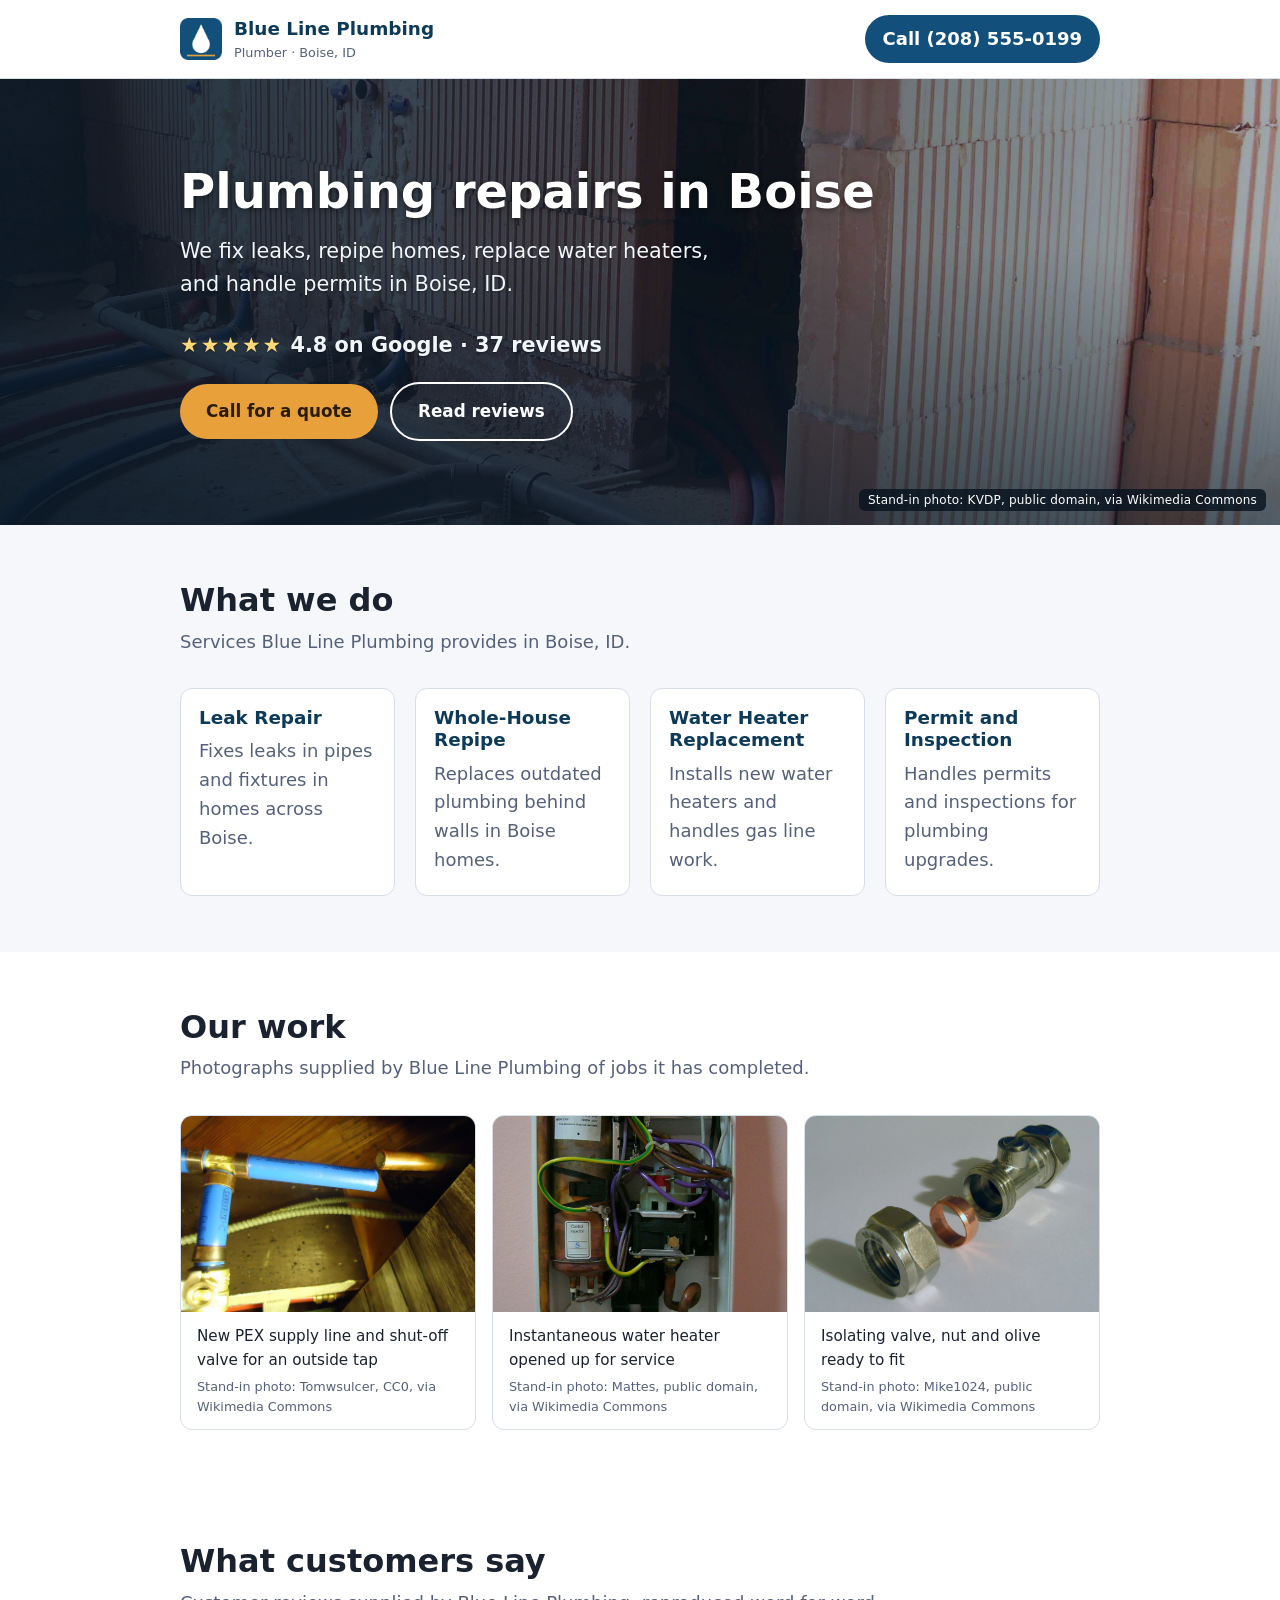
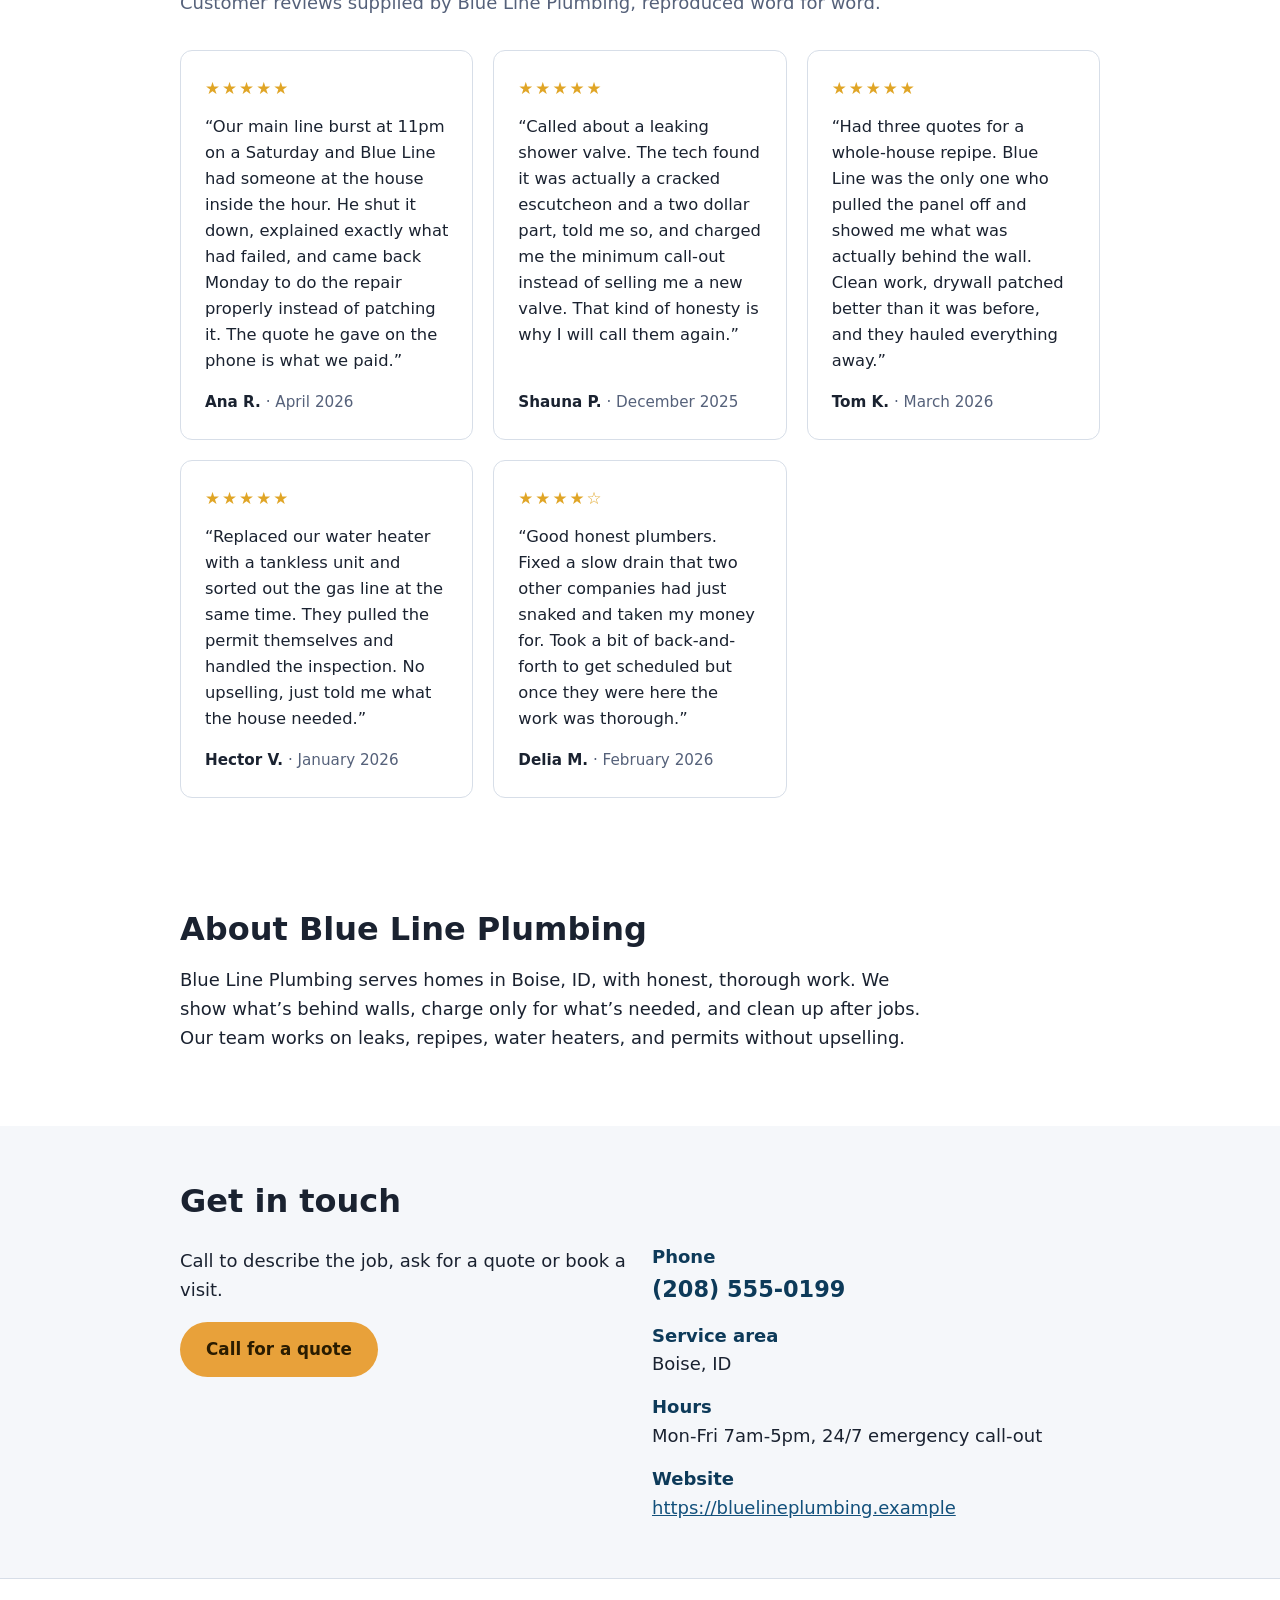
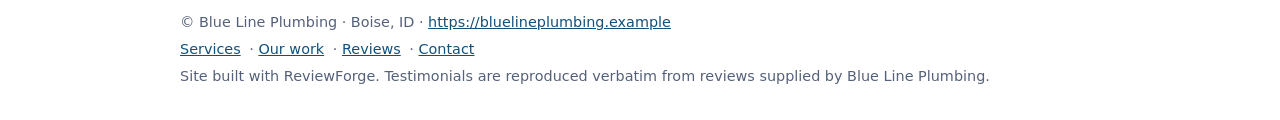
==== out-photos/index.html @ 59f790d2 "ReviewForge: honest one-page websites from a business's own reviews ReviewForge turns a local busine" ====
<!doctype html>
<html lang="en">
<head>
  <meta charset="utf-8">
  <meta name="viewport" content="width=device-width, initial-scale=1">
  <title>Blue Line Plumbing — Plumber in Boise, ID</title>
  <meta name="description" content="We fix leaks, repipe homes, replace water heaters, and handle permits in Boise, ID.">
  <link rel="stylesheet" href="style.css">
  <style>.visually-hidden-label{position:absolute;width:1px;height:1px;overflow:hidden;clip:rect(0 0 0 0);white-space:nowrap}</style>
  <!-- Built by ReviewForge. Testimonials are verbatim excerpts of reviews
       supplied by the business. Every image's origin is listed in the
       provenance block below; images the business did not supply carry a
       data-illustrative attribute and are disclosed in the footer. -->
  <script type="application/json" id="reviewforge-provenance">
{
  "tool": "reviewforge",
  "copy_source": "llm",
  "llm_model": "qwen3:30b-a3b-instruct-2507-q4_K_M",
  "llm_endpoint": "non-local endpoint (address not recorded)",
  "note": "copy generated by qwen3:30b-a3b-instruct-2507-q4_K_M",
  "copy_attempts": [
    {
      "attempt": 1,
      "rejected_claims": []
    }
  ],
  "rejected_claims": [],
  "claim_check": "Conservative pattern match; a flagged phrase passes only if the same words (or a simple plural/singular) appear in the supplied facts or reviews. It blocks claims the input never mentions; it does not prove any claim true. Human review required.",
  "offers_free_estimates": false,
  "reviews_supplied": 5,
  "reviews_used_as_testimonials": [
    {
      "source_index": 0,
      "author": "Ana R.",
      "rating": 5.0,
      "truncated": false,
      "source_url": null
    },
    {
      "source_index": 4,
      "author": "Shauna P.",
      "rating": 5.0,
      "truncated": false,
      "source_url": null
    },
    {
      "source_index": 1,
      "author": "Tom K.",
      "rating": 5.0,
      "truncated": false,
      "source_url": null
    },
    {
      "source_index": 3,
      "author": "Hector V.",
      "rating": 5.0,
      "truncated": false,
      "source_url": null
    },
    {
      "source_index": 2,
      "author": "Delia M.",
      "rating": 4.0,
      "truncated": false,
      "source_url": null
    }
  ],
  "rating_display": {
    "basis": "rating_summary supplied by the business",
    "average": 4.8,
    "count": 37,
    "platform": "Google"
  },
  "country": "US",
  "legal": {
    "impressum": false,
    "privacy": false,
    "warnings": []
  },
  "photos_supplied": 4,
  "images": [
    {
      "src": "images/logo-1.png",
      "role": "logo",
      "origin": "supplied",
      "is_business_own": true,
      "illustrative": false,
      "alt": "Blue Line Plumbing logo",
      "caption": null
    },
    {
      "src": "images/photo-1.jpg",
      "role": "hero",
      "origin": "supplied",
      "is_business_own": true,
      "illustrative": false,
      "alt": "Hot and cold supply lines roughed in for a new shower, red and blue tubing on a block wall",
      "caption": "Shower supply lines roughed in before the walls are finished",
      "attribution": "Stand-in photo: KVDP, public domain, via Wikimedia Commons"
    },
    {
      "src": "images/photo-2.jpg",
      "role": "gallery",
      "origin": "supplied",
      "is_business_own": true,
      "illustrative": false,
      "alt": "Blue PEX supply pipe with a brass shut-off valve run along a basement ceiling",
      "caption": "New PEX supply line and shut-off valve for an outside tap",
      "attribution": "Stand-in photo: Tomwsulcer, CC0, via Wikimedia Commons"
    },
    {
      "src": "images/photo-3.jpg",
      "role": "gallery",
      "origin": "supplied",
      "is_business_own": true,
      "illustrative": false,
      "alt": "An electric instantaneous water heater with its cover removed, showing copper pipework and wiring",
      "caption": "Instantaneous water heater opened up for service",
      "attribution": "Stand-in photo: Mattes, public domain, via Wikimedia Commons"
    },
    {
      "src": "images/photo-4.jpg",
      "role": "gallery",
      "origin": "supplied",
      "is_business_own": true,
      "illustrative": false,
      "alt": "A 15mm compression-fitting isolating valve with its nut and copper olive laid out",
      "caption": "Isolating valve, nut and olive ready to fit",
      "attribution": "Stand-in photo: Mike1024, public domain, via Wikimedia Commons"
    }
  ],
  "image_resolution": {
    "mode": "auto",
    "logo": "supplied by the business",
    "source": "business-supplied photos",
    "supplied_photo_count": 4
  },
  "uses_illustrative_imagery": false,
  "illustrative_disclosure": null,
  "honesty": "Testimonials are verbatim prefixes of reviews supplied by the business, with the author and rating as supplied; ReviewForge cannot verify that a supplied review is genuine. Marketing copy (hero/services/about) is LLM- or template-generated and is rejected if it asserts a credential, award, offer, guarantee or statistic the supplied business data and reviews do not mention. Every image is listed above with its origin; any image not supplied by the business is flagged illustrative, kept out of the work gallery, carries neutral alt text and no ownership caption, and is disclosed in the page footer. Generated image files are written without embedded generation metadata; those details are recorded here instead."
}
  </script>
</head>
<body>
  <a class="skip-link" href="#main">Skip to content</a>
  <header class="site-header">
    <div class="wrap">
      <div class="brand wordmark">
        <img src="images/logo-1.png" alt="Blue Line Plumbing logo" class="logo" width="120" height="120" loading="eager" fetchpriority="high" decoding="async" data-image-origin="supplied">
        <span>Blue Line Plumbing<small>Plumber &middot; Boise, ID</small></span>
      </div>
      <a class="header-cta" href="tel:2085550199">Call<span class="num"> (208) 555-0199</span></a>
    </div>
  </header>

  <main id="main">
    <section class="hero has-image" aria-labelledby="hero-h">
      <div class="hero-media"><img src="images/photo-1.jpg" alt="Hot and cold supply lines roughed in for a new shower, red and blue tubing on a block wall" width="1920" height="1284" loading="eager" fetchpriority="high" decoding="async" data-image-origin="supplied"></div>
      <div class="scrim" aria-hidden="true"></div>
      <div class="hero-body">
        <div class="wrap">
        <h1 id="hero-h">Plumbing repairs in Boise</h1>
        <p>We fix leaks, repipe homes, replace water heaters, and handle permits in Boise, ID.</p>
        <p class="rating-line"><span class="stars" aria-hidden="true">★★★★★</span> 4.8 on Google &middot; 37 reviews</p>
        <div class="btn-row">
          <a class="btn" href="tel:2085550199">Call for a quote</a>
          <a class="btn secondary" href="#reviews">Read reviews</a>
        </div>
        </div>
      </div>
      <span class="photo-credit">Stand-in photo: KVDP, public domain, via Wikimedia Commons</span>
    </section>

    <section class="services" id="services" aria-labelledby="services-h">
      <div class="wrap">
        <h2 id="services-h">What we do</h2>
        <p class="section-intro">Services Blue Line Plumbing provides in Boise, ID.</p>
        <div class="service-grid n4">
        <article class="service-card">
          <div class="card-body">
            <h3>Leak Repair</h3>
            <p>Fixes leaks in pipes and fixtures in homes across Boise.</p>
          </div>
        </article>
        <article class="service-card">
          <div class="card-body">
            <h3>Whole-House Repipe</h3>
            <p>Replaces outdated plumbing behind walls in Boise homes.</p>
          </div>
        </article>
        <article class="service-card">
          <div class="card-body">
            <h3>Water Heater Replacement</h3>
            <p>Installs new water heaters and handles gas line work.</p>
          </div>
        </article>
        <article class="service-card">
          <div class="card-body">
            <h3>Permit and Inspection</h3>
            <p>Handles permits and inspections for plumbing upgrades.</p>
          </div>
        </article>
        </div>
      </div>
    </section>

    <section class="gallery" id="work" aria-labelledby="work-h">
      <div class="wrap">
        <h2 id="work-h">Our work</h2>
        <p class="section-intro">Photographs supplied by Blue Line Plumbing of jobs it has completed.</p>
        <div class="gallery-grid">
          <figure>
            <img src="images/photo-2.jpg" alt="Blue PEX supply pipe with a brass shut-off valve run along a basement ceiling" width="1226" height="823" loading="lazy" decoding="async" data-image-origin="supplied">
            <figcaption>New PEX supply line and shut-off valve for an outside tap<span class="credit">Stand-in photo: Tomwsulcer, CC0, via Wikimedia Commons</span></figcaption>
          </figure>
          <figure>
            <img src="images/photo-3.jpg" alt="An electric instantaneous water heater with its cover removed, showing copper pipework and wiring" width="960" height="1280" loading="lazy" decoding="async" data-image-origin="supplied">
            <figcaption>Instantaneous water heater opened up for service<span class="credit">Stand-in photo: Mattes, public domain, via Wikimedia Commons</span></figcaption>
          </figure>
          <figure>
            <img src="images/photo-4.jpg" alt="A 15mm compression-fitting isolating valve with its nut and copper olive laid out" width="1280" height="799" loading="lazy" decoding="async" data-image-origin="supplied">
            <figcaption>Isolating valve, nut and olive ready to fit<span class="credit">Stand-in photo: Mike1024, public domain, via Wikimedia Commons</span></figcaption>
          </figure>
        </div>
      </div>
    </section>

    <section id="reviews" aria-labelledby="reviews-h">
      <div class="wrap">
        <h2 id="reviews-h">What customers say</h2>
        <p class="section-intro">Customer reviews supplied by Blue Line Plumbing, reproduced word for word.</p>
        <div class="testimonial-grid">
        <figure class="testimonial">
          <div class="stars" aria-hidden="true">★★★★★</div>
          <span class="visually-hidden-label">Rated 5 out of 5.</span>
          <blockquote>&ldquo;Our main line burst at 11pm on a Saturday and Blue Line had someone at the house inside the hour. He shut it down, explained exactly what had failed, and came back Monday to do the repair properly instead of patching it. The quote he gave on the phone is what we paid.&rdquo;</blockquote>
          <figcaption><span class="name">Ana R.</span> &middot; April 2026</figcaption>
        </figure>
        <figure class="testimonial">
          <div class="stars" aria-hidden="true">★★★★★</div>
          <span class="visually-hidden-label">Rated 5 out of 5.</span>
          <blockquote>&ldquo;Called about a leaking shower valve. The tech found it was actually a cracked escutcheon and a two dollar part, told me so, and charged me the minimum call-out instead of selling me a new valve. That kind of honesty is why I will call them again.&rdquo;</blockquote>
          <figcaption><span class="name">Shauna P.</span> &middot; December 2025</figcaption>
        </figure>
        <figure class="testimonial">
          <div class="stars" aria-hidden="true">★★★★★</div>
          <span class="visually-hidden-label">Rated 5 out of 5.</span>
          <blockquote>&ldquo;Had three quotes for a whole-house repipe. Blue Line was the only one who pulled the panel off and showed me what was actually behind the wall. Clean work, drywall patched better than it was before, and they hauled everything away.&rdquo;</blockquote>
          <figcaption><span class="name">Tom K.</span> &middot; March 2026</figcaption>
        </figure>
        <figure class="testimonial">
          <div class="stars" aria-hidden="true">★★★★★</div>
          <span class="visually-hidden-label">Rated 5 out of 5.</span>
          <blockquote>&ldquo;Replaced our water heater with a tankless unit and sorted out the gas line at the same time. They pulled the permit themselves and handled the inspection. No upselling, just told me what the house needed.&rdquo;</blockquote>
          <figcaption><span class="name">Hector V.</span> &middot; January 2026</figcaption>
        </figure>
        <figure class="testimonial">
          <div class="stars" aria-hidden="true">★★★★☆</div>
          <span class="visually-hidden-label">Rated 4 out of 5.</span>
          <blockquote>&ldquo;Good honest plumbers. Fixed a slow drain that two other companies had just snaked and taken my money for. Took a bit of back-and-forth to get scheduled but once they were here the work was thorough.&rdquo;</blockquote>
          <figcaption><span class="name">Delia M.</span> &middot; February 2026</figcaption>
        </figure>
        </div>
      </div>
    </section>

    <section class="about" id="about" aria-labelledby="about-h">
      <div class="wrap">
        <h2 id="about-h">About Blue Line Plumbing</h2>
        <p>Blue Line Plumbing serves homes in Boise, ID, with honest, thorough work. We show what’s behind walls, charge only for what’s needed, and clean up after jobs. Our team works on leaks, repipes, water heaters, and permits without upselling.</p>
      </div>
    </section>

    <section class="contact" id="contact" aria-labelledby="contact-h">
      <div class="wrap">
        <h2 id="contact-h">Get in touch</h2>
        <div class="contact-grid">
          <div>
            <p>Call to describe the job, ask for a quote or book a visit.</p>
            <p><a class="btn" href="tel:2085550199">Call for a quote</a></p>
          </div>
          <dl>
          <dt>Phone</dt>
          <dd><a class="phone" href="tel:2085550199">(208) 555-0199</a></dd>
          <dt>Service area</dt>
          <dd>Boise, ID</dd>
          <dt>Hours</dt>
          <dd>Mon-Fri 7am-5pm, 24/7 emergency call-out</dd>
          <dt>Website</dt>
          <dd><a href="https://bluelineplumbing.example">https://bluelineplumbing.example</a></dd>
          </dl>
        </div>
      </div>
    </section>
  </main>

  <footer class="site-footer">
    <div class="wrap">
      <p>&copy; Blue Line Plumbing &middot; Boise, ID &middot; <a href="https://bluelineplumbing.example">https://bluelineplumbing.example</a></p>
      <nav aria-label="Footer"><p><a href="#services">Services</a> &middot; <a href="#work">Our work</a> &middot; <a href="#reviews">Reviews</a> &middot; <a href="#contact">Contact</a></p></nav>
      <p>Site built with ReviewForge. Testimonials are reproduced verbatim from reviews supplied by Blue Line Plumbing.</p>
    </div>
  </footer>
</body>
</html>
---- out-photos/style.css ----
/* ReviewForge - clean, dependency-light, accessible. No external assets. */
:root {
  --bg: #ffffff;
  --surface: #f5f7fa;
  --ink: #1a2230;
  --muted: #55617a;
  --brand: #12507b;
  --brand-dark: #0d3a59;
  --accent: #e8a13a;
  --star: #e0a526;
  --border: #d7dee8;
  --radius: 12px;
  --maxw: 960px;
}
* { box-sizing: border-box; }
html { scroll-behavior: smooth; }
body {
  margin: 0;
  font-family: system-ui, -apple-system, "Segoe UI", Roboto, Helvetica, Arial, sans-serif;
  color: var(--ink);
  background: var(--bg);
  line-height: 1.6;
  font-size: 18px;
}
a { color: var(--brand); }
h1, h2, h3 { line-height: 1.2; color: var(--ink); }
img { max-width: 100%; height: auto; display: block; }

.wrap { max-width: var(--maxw); margin: 0 auto; padding: 0 20px; }

a.skip-link {
  position: absolute; left: -999px; top: 0;
  background: var(--brand); color: #fff; padding: 10px 16px; z-index: 100;
}
a.skip-link:focus { left: 8px; top: 8px; }

/* Header / nav */
.site-header {
  border-bottom: 1px solid var(--border);
  position: sticky; top: 0; background: var(--bg); z-index: 20;
}
.site-header .wrap {
  display: flex; align-items: center; justify-content: space-between;
  gap: 16px; padding-top: 14px; padding-bottom: 14px;
}
.brand { min-width: 0; }
.brand { font-weight: 700; font-size: 1.15rem; color: var(--brand-dark); }
.brand small { display: block; font-weight: 400; color: var(--muted); font-size: 0.8rem; }
/* Typographic wordmark -- used when the business supplies no logo. We never
   synthesise a logo mark. */
.wordmark { display: flex; align-items: center; gap: 12px; }
.wordmark .mono {
  flex: 0 0 auto;
  width: 40px; height: 40px; border-radius: 10px;
  background: var(--brand-dark); color: #fff;
  display: grid; place-items: center;
  font-weight: 800; letter-spacing: 0.5px; font-size: 0.95rem;
}
.wordmark img.logo { width: auto; height: 42px; }
.header-cta {
  background: var(--brand); color: #fff; text-decoration: none;
  padding: 10px 18px; border-radius: 999px; font-weight: 600; white-space: nowrap;
}
.header-cta:hover, .header-cta:focus { background: var(--brand-dark); }

/* Hero */
.hero {
  background: linear-gradient(160deg, var(--brand-dark), var(--brand));
  color: #fff; padding: 64px 0;
}
.hero h1 { color: #fff; font-size: clamp(1.9rem, 5vw, 3rem); margin: 0 0 14px; }
.hero p { font-size: clamp(1.05rem, 2.5vw, 1.3rem); color: #eaf2f8; margin: 0 0 28px; max-width: 42ch; }
.hero .rating-line { font-weight: 600; margin-bottom: 20px; color: #fff; max-width: none; }
.hero .stars { color: #ffd87a; letter-spacing: 2px; }

/* Hero with a photograph: real <img> (so alt text, width/height and
   fetchpriority all work) under a gradient scrim that keeps text contrast
   well above WCAG AA regardless of the picture underneath. */
.hero.has-image { position: relative; padding: 0; overflow: hidden; background: var(--brand-dark); }
.hero.has-image .hero-media { position: absolute; inset: 0; }
.hero.has-image .hero-media img {
  width: 100%; height: 100%; object-fit: cover; display: block;
}
.hero.has-image .scrim {
  position: absolute; inset: 0;
  background:
    linear-gradient(90deg, rgba(8,24,38,0.90) 0%, rgba(8,24,38,0.72) 46%, rgba(8,24,38,0.30) 100%),
    linear-gradient(0deg, rgba(8,24,38,0.58) 0%, rgba(8,24,38,0.10) 62%);
}
.hero.has-image .hero-body { position: relative; padding: 84px 0 84px; }
.hero.has-image p { color: #f1f6fa; text-shadow: 0 1px 2px rgba(0,0,0,0.35); }
.hero.has-image h1 { text-shadow: 0 2px 6px rgba(0,0,0,0.45); }

.btn {
  display: inline-block; background: var(--accent); color: #2a1c00;
  text-decoration: none; padding: 14px 26px; border-radius: 999px;
  font-weight: 700; font-size: 1.05rem;
}
.btn:hover, .btn:focus { background: #f0b24e; }
.btn.secondary { background: transparent; color: #fff; border: 2px solid #fff; margin-left: 10px; }
.btn.secondary:hover, .btn.secondary:focus { background: rgba(255,255,255,0.12); }
.hero .btn-row { display: flex; flex-wrap: wrap; gap: 12px; align-items: center; }
.hero .btn.secondary { margin-left: 0; }

section { padding: 56px 0; }
section h2 { font-size: clamp(1.5rem, 4vw, 2rem); margin: 0 0 8px; }
.section-intro { color: var(--muted); margin: 0 0 32px; }
section h2 + .service-grid { margin-top: 24px; }

/* Photo credit for openly licensed images, shown on the picture. */
.media { position: relative; }
.photo-credit {
  position: absolute; z-index: 2;
  font-size: 0.75rem; line-height: 1.2; font-weight: 600; letter-spacing: 0.2px;
  color: #fff; background: rgba(8,20,32,0.82);
  padding: 4px 9px; border-radius: 6px; pointer-events: none;
}
.hero .photo-credit { left: auto; right: 14px; bottom: 14px; }
.photo-credit { font-weight: 400; max-width: 60%; }

/* Services */
.services { background: var(--surface); }
.service-grid {
  display: grid; gap: 20px;
  grid-template-columns: repeat(auto-fit, minmax(240px, 1fr));
}
@media (min-width: 900px) {
  .service-grid.n4 { grid-template-columns: repeat(4, 1fr); }
  .service-grid.n4 .service-card .card-body { padding: 18px 18px 20px; }
}
@media (min-width: 560px) and (max-width: 899px) {
  .service-grid.n4 { grid-template-columns: repeat(2, 1fr); }
}
.service-card {
  background: var(--bg); border: 1px solid var(--border);
  border-radius: var(--radius); overflow: hidden;
  display: flex; flex-direction: column;
}
.service-card .card-media { background: var(--surface); }
.service-card .card-media img {
  width: 100%; aspect-ratio: 4 / 3; object-fit: cover;
}
/* A card with no picture, in a row of cards that have one: a quiet brand
   panel of the same height keeps the row even. Deliberately not a picture. */
.service-card .card-media.blank {
  aspect-ratio: 4 / 3; display: grid; place-items: center;
  background: linear-gradient(150deg, var(--brand-dark), var(--brand));
}
.service-card .card-media.blank span {
  color: rgba(255,255,255,0.9); font-size: 2.6rem; font-weight: 800;
}
.service-card .card-body { padding: 22px 24px 24px; }
.service-card h3 { margin: 0 0 8px; font-size: 1.15rem; color: var(--brand-dark); overflow-wrap: anywhere; }
.service-card p { margin: 0; color: var(--muted); }

/* Honest little note wherever illustrative imagery is shown. */
.imagery-note {
  margin: 24px 0 0; color: var(--muted); font-size: 0.85rem;
  border-left: 3px solid var(--border); padding-left: 12px; max-width: 62ch;
}

/* Work gallery -- business-owned photos ONLY. */
.gallery-grid {
  display: grid; gap: 16px;
  grid-template-columns: repeat(auto-fit, minmax(240px, 1fr));
}
.gallery-grid figure {
  margin: 0; border: 1px solid var(--border); border-radius: var(--radius);
  overflow: hidden; background: var(--bg);
  display: flex; flex-direction: column;
}
.gallery-grid img { width: 100%; aspect-ratio: 3 / 2; object-fit: cover; }
.gallery-grid figcaption {
  padding: 12px 16px; color: var(--ink); font-size: 0.95rem;
}
.gallery-grid figcaption .credit {
  display: block; margin-top: 4px; color: var(--muted); font-size: 0.8rem;
}

/* Testimonials */
.testimonial-grid {
  display: grid; gap: 20px;
  grid-template-columns: repeat(auto-fit, minmax(260px, 1fr));
}
.testimonial {
  margin: 0; border: 1px solid var(--border); border-radius: var(--radius);
  padding: 24px; background: var(--bg);
  display: flex; flex-direction: column;
}
.testimonial .stars { color: var(--star); letter-spacing: 2px; font-size: 1.05rem; }
.testimonial blockquote { margin: 12px 0 16px; font-size: 1.02rem; flex: 1 1 auto; }
.testimonial figcaption { color: var(--muted); font-size: 0.95rem; }
.testimonial figcaption .name { color: var(--ink); font-weight: 600; }

/* About + contact */
.about p { max-width: 65ch; }
.contact { background: var(--surface); }
.contact-grid { display: grid; gap: 24px; grid-template-columns: repeat(auto-fit, minmax(240px, 1fr)); }
.contact dl { margin: 0; }
.contact dt { font-weight: 700; color: var(--brand-dark); margin-top: 14px; }
.contact dd { margin: 0; }
.contact a.phone { font-size: 1.4rem; font-weight: 700; color: var(--brand-dark); text-decoration: none; }

/* Footer */
.site-footer {
  border-top: 1px solid var(--border); padding: 28px 0;
  color: var(--muted); font-size: 0.9rem;
}
.site-footer p { margin: 4px 0; }
.site-footer .disclosure { max-width: 70ch; }
.site-footer nav a { margin-right: 4px; }
.legal-text { margin-top: 18px; max-width: 70ch; }
.legal-text h2 { font-size: 1rem; margin: 14px 0 4px; color: var(--ink); }
.legal-text p { white-space: pre-line; }

:focus-visible { outline: 3px solid var(--accent); outline-offset: 2px; }

@media (prefers-reduced-motion: reduce) {
  html { scroll-behavior: auto; }
}

@media (max-width: 640px) {
  body { font-size: 17px; }
  .hero { padding: 48px 0 56px; }
  .hero.has-image .hero-body { padding: 56px 0 64px; }
  .site-header { position: static; }
  .site-header .wrap { padding-top: 10px; padding-bottom: 10px; gap: 10px; }
  .brand { font-size: 1rem; }
  .wordmark .mono { width: 36px; height: 36px; }
  .wordmark img.logo { height: 36px; }
  .header-cta { padding: 8px 16px; font-size: 0.95rem; }
  .header-cta .num { display: none; }
  section { padding: 44px 0; }
  .hero.has-image .scrim {
    background: linear-gradient(0deg, rgba(8,24,38,0.93) 10%, rgba(8,24,38,0.72) 100%);
  }
}

@media (prefers-color-scheme: dark) {
  :root:not([data-theme="light"]) {
    --bg: #11161f; --surface: #1a212d; --ink: #e8edf4; --muted: #a2afc4;
    --brand: #4aa3d6; --brand-dark: #2e7fb0; --border: #2a3444;
  }
}
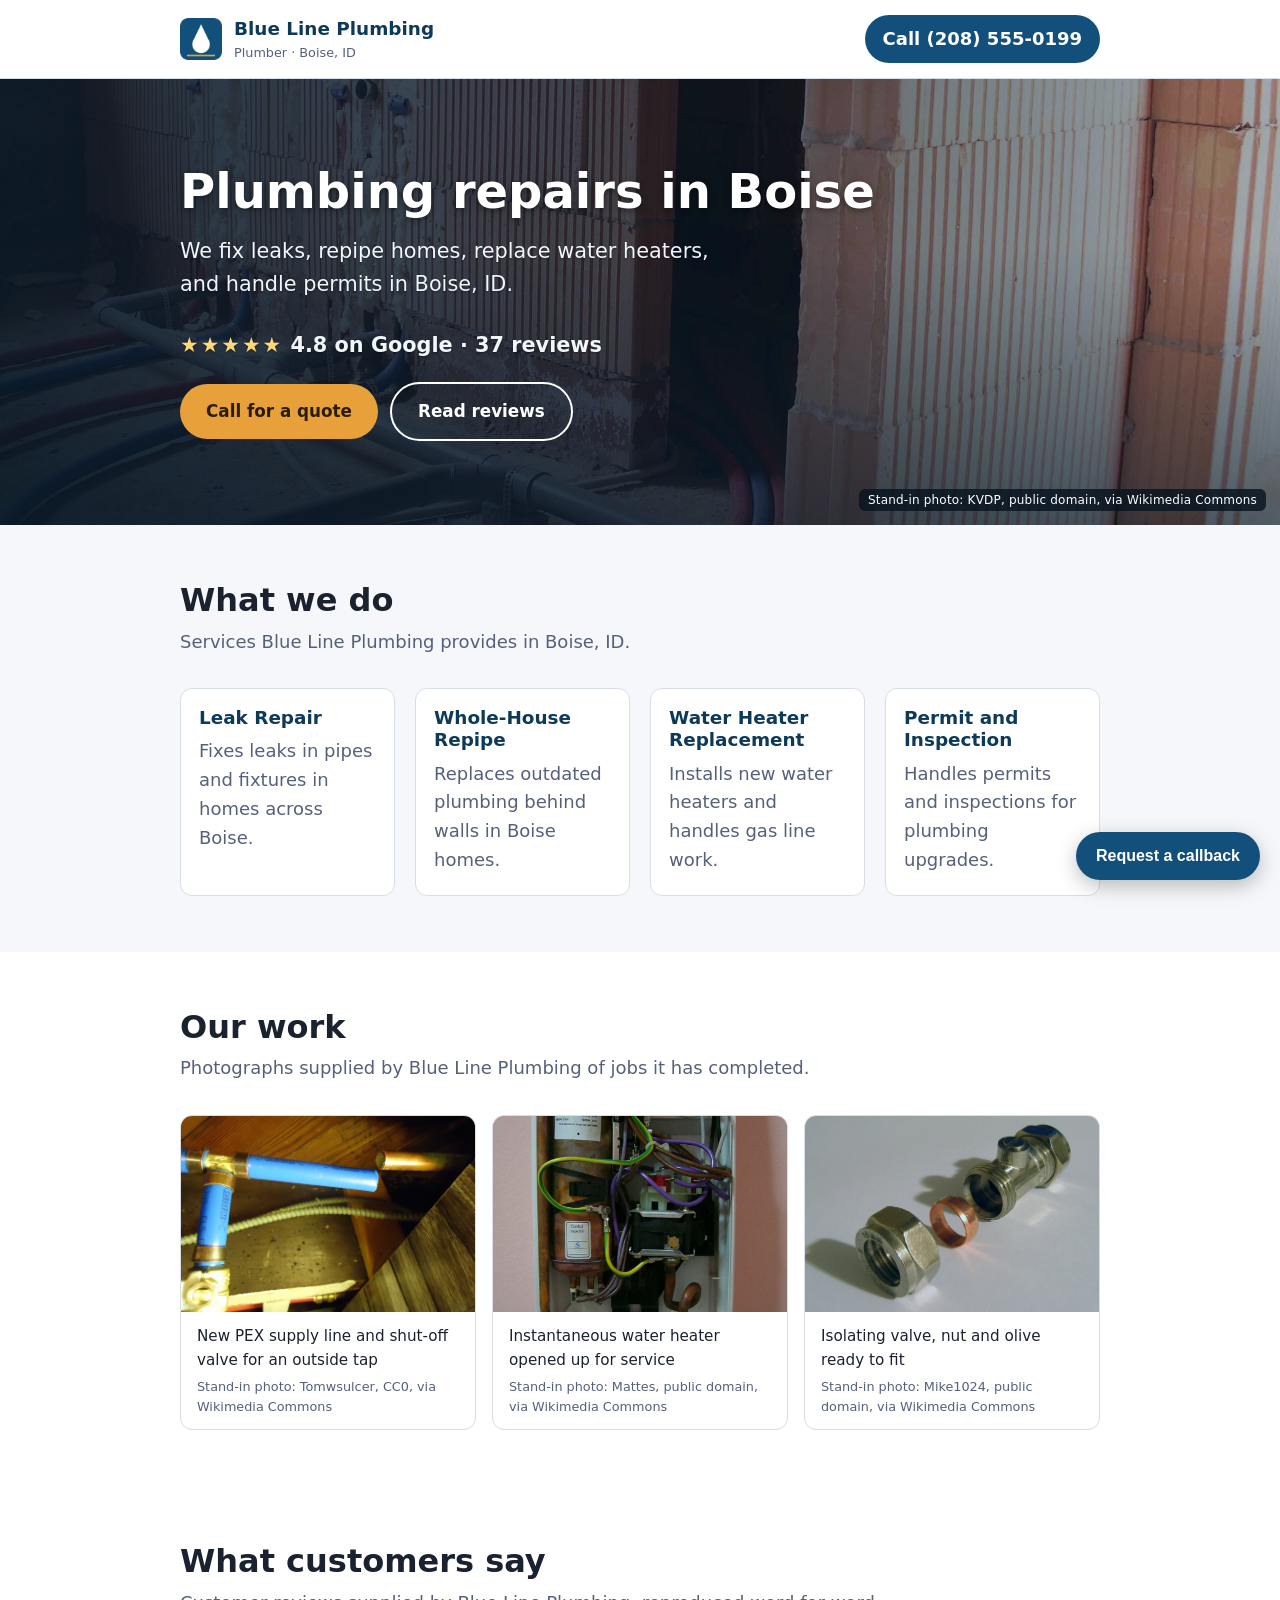
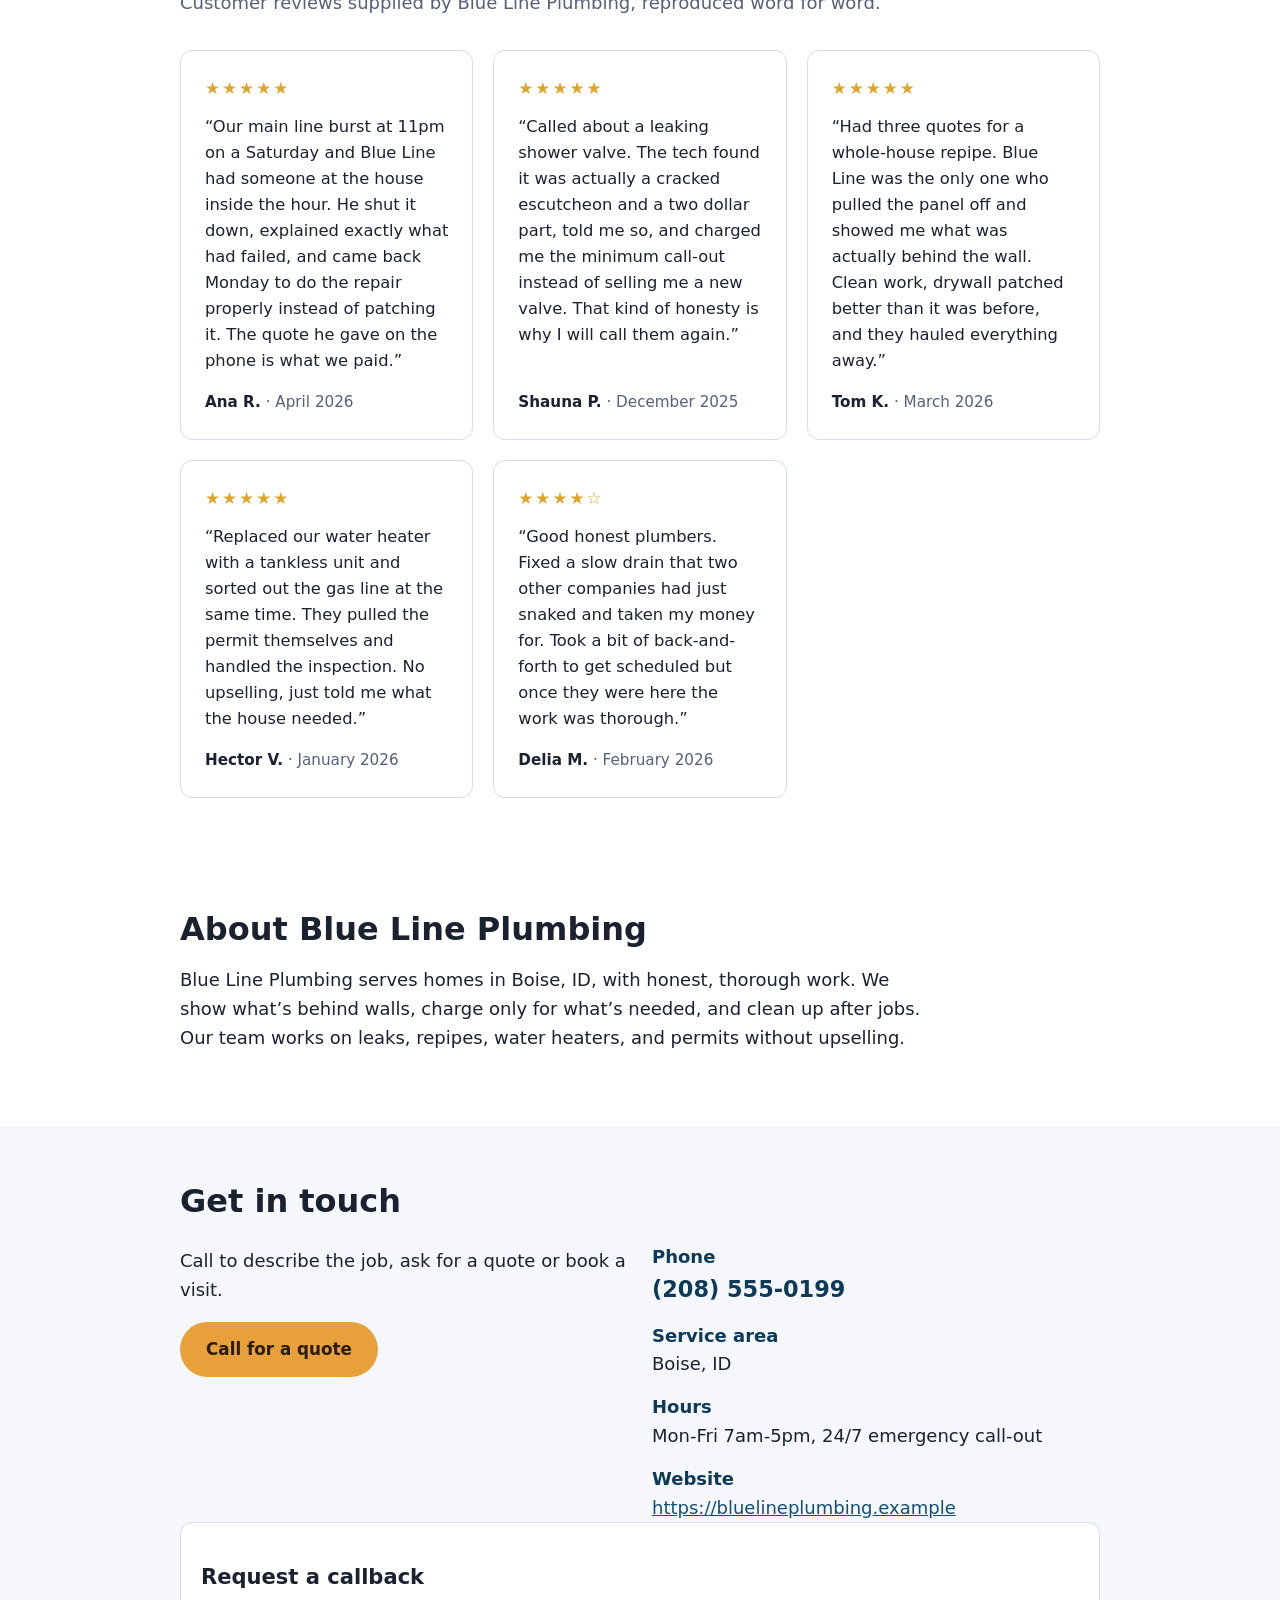
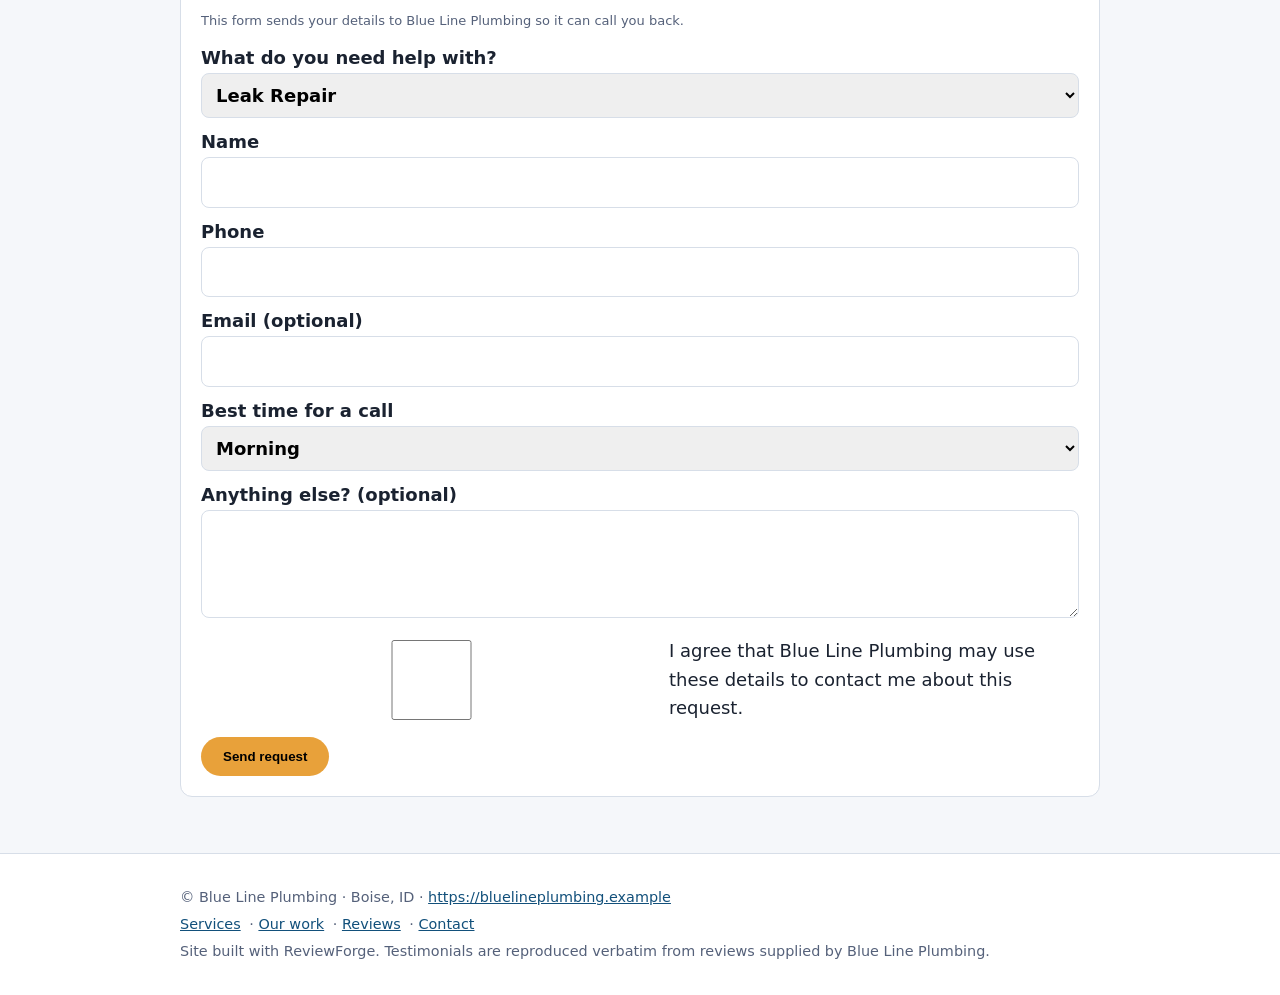
==== commit d58f3c95: "Document lead capture, ship the widget assets, and rebuild the sample README gains a "Lead capture a" ====
--- a/out-photos/index.html
+++ b/out-photos/index.html
@@ -130,7 +130,7 @@
     }
   ],
   "image_resolution": {
-    "mode": "auto",
+    "mode": "own-only",
     "logo": "supplied by the business",
     "source": "business-supplied photos",
     "supplied_photo_count": 4
@@ -290,6 +290,8 @@
           <dd><a href="https://bluelineplumbing.example">https://bluelineplumbing.example</a></dd>
           </dl>
         </div>
+        <div class="lead-form-wrap">
+<form class="rf-lead-form" method="post" action="https://leads.bluelineplumbing.example/lead" accept-charset="utf-8"><h3 id="rf-lead-h">Request a callback</h3><p class="rf-lead-note">This form sends your details to Blue Line Plumbing so it can call you back.</p><label>What do you need help with? <select name="service"><option value="Leak Repair">Leak Repair</option><option value="Whole-House Repipe">Whole-House Repipe</option><option value="Water Heater Replacement">Water Heater Replacement</option><option value="Permit and Inspection">Permit and Inspection</option><option value="Something else">Something else</option></select></label><label>Name <input name="name" autocomplete="name" maxlength="80" required></label><label>Phone <input type="tel" name="phone" autocomplete="tel" required></label><label>Email (optional) <input type="email" name="email" autocomplete="email"></label><label>Best time for a call <select name="callback_window"><option value="Morning">Morning</option><option value="Afternoon">Afternoon</option><option value="Evening">Evening</option></select></label><label>Anything else? (optional) <textarea name="message" maxlength="500" rows="3"></textarea></label><div class="rf-hp" aria-hidden="true"><label>Fax <input name="hp_fax" tabindex="-1" autocomplete="off"></label></div><label class="rf-check"><input type="checkbox" name="consent" value="yes"> I agree that Blue Line Plumbing may use these details to contact me about this request.</label><input type="hidden" name="form" value="nojs"><button type="submit">Send request</button></form>        </div>
       </div>
     </section>
   </main>
@@ -301,5 +303,329 @@
       <p>Site built with ReviewForge. Testimonials are reproduced verbatim from reviews supplied by Blue Line Plumbing.</p>
     </div>
   </footer>
+<style id="rf-chat-css">
+.rfc-launcher {
+  position: fixed;
+  right: 20px;
+  bottom: 20px;
+  z-index: 1000;
+  background: var(--brand, #12507b);
+  color: #fff;
+  border: 0;
+  border-radius: 999px;
+  padding: 14px 20px;
+  font-weight: 700;
+  font-size: 1rem;
+  cursor: pointer;
+  box-shadow: 0 6px 20px rgba(0,0,0,.25);
+  min-height: 48px;
+}
+.rfc-launcher:hover,
+.rfc-launcher:focus-visible {
+  background: var(--brand-dark, #0d3a59);
+}
+.rfc-launcher:focus-visible {
+  outline: 3px solid var(--accent, #e8a13a);
+  outline-offset: 3px;
+}
+.rfc-dialog {
+  position: fixed;
+  right: 20px;
+  bottom: 84px;
+  z-index: 1001;
+  width: min(380px, calc(100vw - 40px));
+  max-height: min(640px, calc(100vh - 110px));
+  display: flex;
+  flex-direction: column;
+  background: var(--bg, #ffffff);
+  color: var(--ink, #1a2230);
+  border: 1px solid var(--border, #d7dee8);
+  border-radius: var(--radius, 12px);
+  box-shadow: 0 12px 40px rgba(0,0,0,.3);
+  overflow: hidden;
+  animation: rfc-in .18s ease-out;
+}
+.rfc-dialog[hidden] {
+  display: none;
+}
+@keyframes rfc-in {
+  from { opacity: 0; transform: translateY(12px); }
+  to { opacity: 1; transform: none; }
+}
+.rfc-head {
+  display: flex;
+  align-items: center;
+  gap: 10px;
+  padding: 12px 14px;
+  background: var(--brand-dark, #0d3a59);
+  color: #fff;
+}
+.rfc-title {
+  margin: 0;
+  font-size: 1rem;
+  color: #fff;
+}
+.rfc-sub {
+  margin: 0;
+  font-size: .8rem;
+  opacity: .9;
+  flex: 1;
+  min-width: 0;
+}
+.rfc-close {
+  margin-left: auto;
+  background: transparent;
+  color: #fff;
+  border: 0;
+  font-size: 1.5rem;
+  line-height: 1;
+  width: 44px;
+  height: 44px;
+  cursor: pointer;
+  border-radius: 8px;
+}
+.rfc-close:focus-visible {
+  outline: 3px solid var(--accent, #e8a13a);
+}
+.rfc-log {
+  flex: 1 1 auto;
+  overflow-y: auto;
+  padding: 14px;
+  display: flex;
+  flex-direction: column;
+  gap: 8px;
+  background: var(--surface, #f5f7fa);
+}
+.rfc-msg {
+  margin: 0;
+  padding: 9px 12px;
+  border-radius: 14px;
+  max-width: 88%;
+  font-size: .95rem;
+  line-height: 1.4;
+  overflow-wrap: anywhere;
+}
+.rfc-bot {
+  align-self: flex-start;
+  background: var(--bg, #ffffff);
+  border: 1px solid var(--border, #d7dee8);
+}
+.rfc-me {
+  align-self: flex-end;
+  background: var(--brand, #12507b);
+  color: #fff;
+}
+.rfc-step {
+  padding: 12px 14px;
+  display: flex;
+  flex-direction: column;
+  gap: 8px;
+  border-top: 1px solid var(--border, #d7dee8);
+  background: var(--bg, #ffffff);
+}
+.rfc-step label {
+  font-size: .9rem;
+  font-weight: 600;
+  display: flex;
+  flex-direction: column;
+  gap: 4px;
+}
+.rfc-step input[type=text],
+.rfc-step input[type=tel],
+.rfc-step input[type=email],
+.rfc-step textarea {
+  font: inherit;
+  font-size: 1rem;
+  padding: 10px;
+  border: 1px solid var(--border, #d7dee8);
+  border-radius: 8px;
+  background: var(--bg, #ffffff);
+  color: var(--ink, #1a2230);
+  width: 100%;
+}
+.rfc-step input[type=text][aria-invalid="true"],
+.rfc-step input[type=tel][aria-invalid="true"],
+.rfc-step input[type=email][aria-invalid="true"] {
+  border-color: #b3261e;
+}
+.rfc-step input[type=checkbox] {
+  width: 20px;
+  height: 20px;
+  flex: none;
+}
+.rfc-check {
+  display: flex;
+  flex-direction: row;
+  align-items: flex-start;
+  gap: 8px;
+  font-weight: 400;
+}
+.rfc-chips {
+  display: flex;
+  flex-wrap: wrap;
+  gap: 8px;
+}
+.rfc-chip {
+  background: var(--bg, #ffffff);
+  color: var(--brand-dark, #0d3a59);
+  border: 2px solid var(--brand, #12507b);
+  border-radius: 999px;
+  padding: 8px 14px;
+  min-height: 44px;
+  font: inherit;
+  font-size: .95rem;
+  cursor: pointer;
+}
+.rfc-chip:hover,
+.rfc-chip:focus-visible {
+  background: var(--brand, #12507b);
+  color: #fff;
+}
+.rfc-primary {
+  display: inline-block;
+  text-align: center;
+  background: var(--accent, #e8a13a);
+  color: #2a1c00;
+  border: 0;
+  border-radius: 999px;
+  padding: 12px 18px;
+  min-height: 44px;
+  font: inherit;
+  font-weight: 700;
+  cursor: pointer;
+  text-decoration: none;
+}
+.rfc-primary:disabled {
+  opacity: .6;
+  cursor: progress;
+}
+.rfc-err {
+  margin: 0;
+  color: #b3261e;
+  font-size: .9rem;
+  font-weight: 600;
+}
+.rfc-summary {
+  margin: 0;
+  display: grid;
+  grid-template-columns: auto 1fr;
+  gap: 4px 12px;
+  font-size: .95rem;
+}
+.rfc-summary dt {
+  font-weight: 700;
+}
+.rfc-summary dd {
+  margin: 0;
+  overflow-wrap: anywhere;
+}
+.rfc-tel {
+  margin: 0;
+  padding: 10px 14px;
+  font-size: .9rem;
+  border-top: 1px solid var(--border, #d7dee8);
+  background: var(--bg, #ffffff);
+  color: var(--muted, #55617a);
+}
+.rfc-tel a {
+  font-weight: 700;
+  color: var(--brand-dark, #0d3a59);
+}
+.rfc-hp {
+  position: absolute;
+  left: -10000px;
+  width: 1px;
+  height: 1px;
+  overflow: hidden;
+}
+.rfc-dialog :focus-visible {
+  outline: 3px solid var(--accent, #e8a13a);
+  outline-offset: 2px;
+}
+@media (max-width: 640px) {
+  .rfc-dialog {
+    inset: 0;
+    right: 0;
+    bottom: 0;
+    width: 100%;
+    max-height: none;
+    height: 100%;
+    height: 100dvh;
+    border-radius: 0;
+    border: 0;
+  }
+  .rfc-launcher {
+    right: 12px;
+    bottom: 12px;
+  }
+  html.rfc-open,
+  html.rfc-open body {
+    overflow: hidden;
+  }
+}
+@media (prefers-reduced-motion: reduce) {
+  .rfc-dialog {
+    animation: none;
+  }
+  .rfc-launcher,
+  .rfc-chip {
+    transition: none;
+  }
+}
+@media print {
+  .rfc-launcher,
+  .rfc-dialog {
+    display: none !important;
+  }
+}
+.rf-lead-form {
+  padding: 20px;
+  border: 1px solid var(--border, #d7dee8);
+  border-radius: var(--radius, 12px);
+  background: var(--bg, #fff);
+}
+.rf-lead-form label {
+  display: block;
+  font-weight: 600;
+  margin-top: 10px;
+}
+.rf-lead-form input,
+.rf-lead-form select,
+.rf-lead-form textarea {
+  width: 100%;
+  font: inherit;
+  padding: 10px;
+  border: 1px solid var(--border, #d7dee8);
+  border-radius: 8px;
+}
+.rf-lead-form .rf-check {
+  display: flex;
+  gap: 8px;
+  font-weight: 400;
+}
+.rf-lead-form .rf-hp {
+  position: absolute;
+  left: -10000px;
+  width: 1px;
+  height: 1px;
+  overflow: hidden;
+}
+.rf-lead-form button {
+  background: var(--accent, #e8a13a);
+  border: 0;
+  border-radius: 999px;
+  padding: 12px 22px;
+  font-weight: 700;
+  margin-top: 14px;
+  cursor: pointer;
+}
+.rf-lead-note {
+  font-size: small;
+  color: var(--muted, #55617a);
+}
+
+</style>
+<script type="application/json" id="rf-chat-config">{"business": "Blue Line Plumbing", "phone": "(208) 555-0199", "tel": "tel:2085550199", "services": ["Leak Repair", "Whole-House Repipe", "Water Heater Replacement", "Permit and Inspection"], "endpoint": "https://leads.bluelineplumbing.example/lead", "email": "office@bluelineplumbing.example", "callback_windows": ["Morning", "Afternoon", "Evening"], "booking": {"provider": "calcom", "url": "https://cal.com/blue-line-plumbing-example", "label": "Cal.com"}, "consent_required": false, "privacy_url": null, "min_seconds": 3}</script>
+<script src="chat.js" defer></script>
 </body>
 </html>
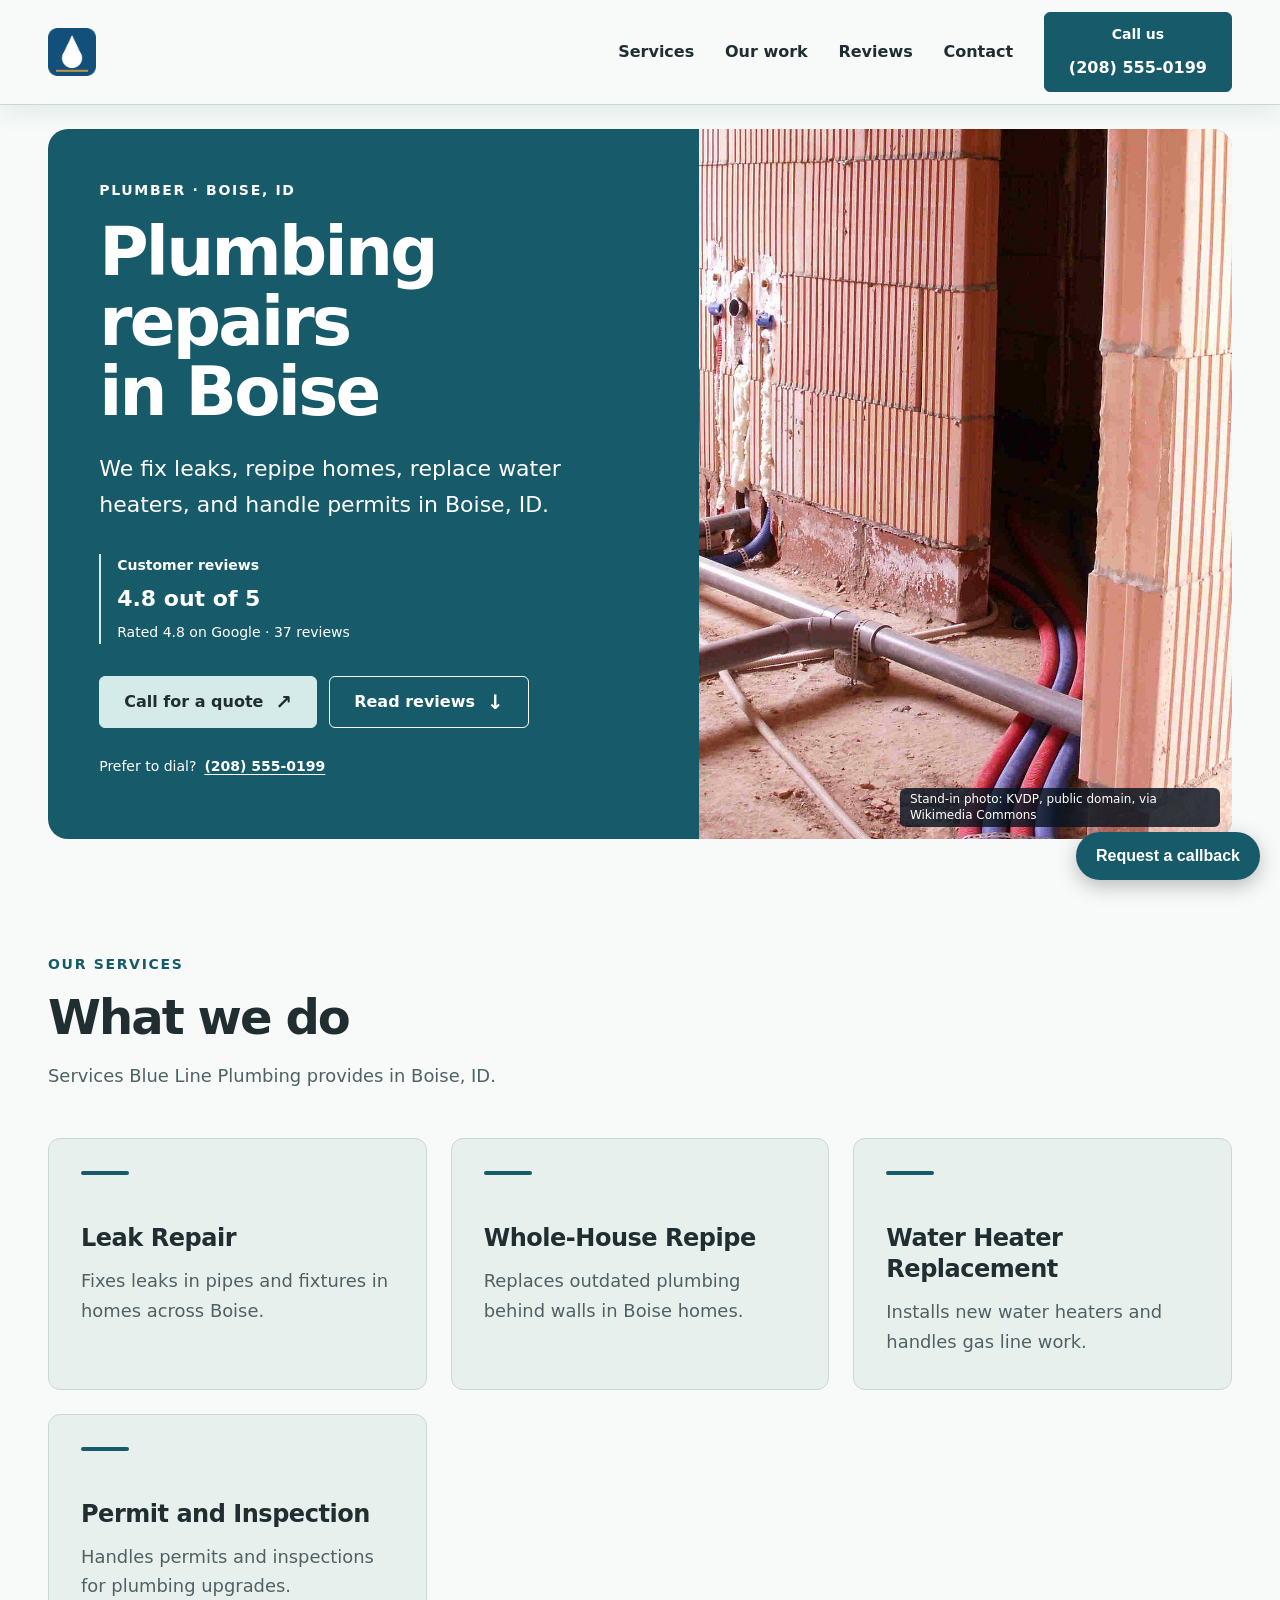
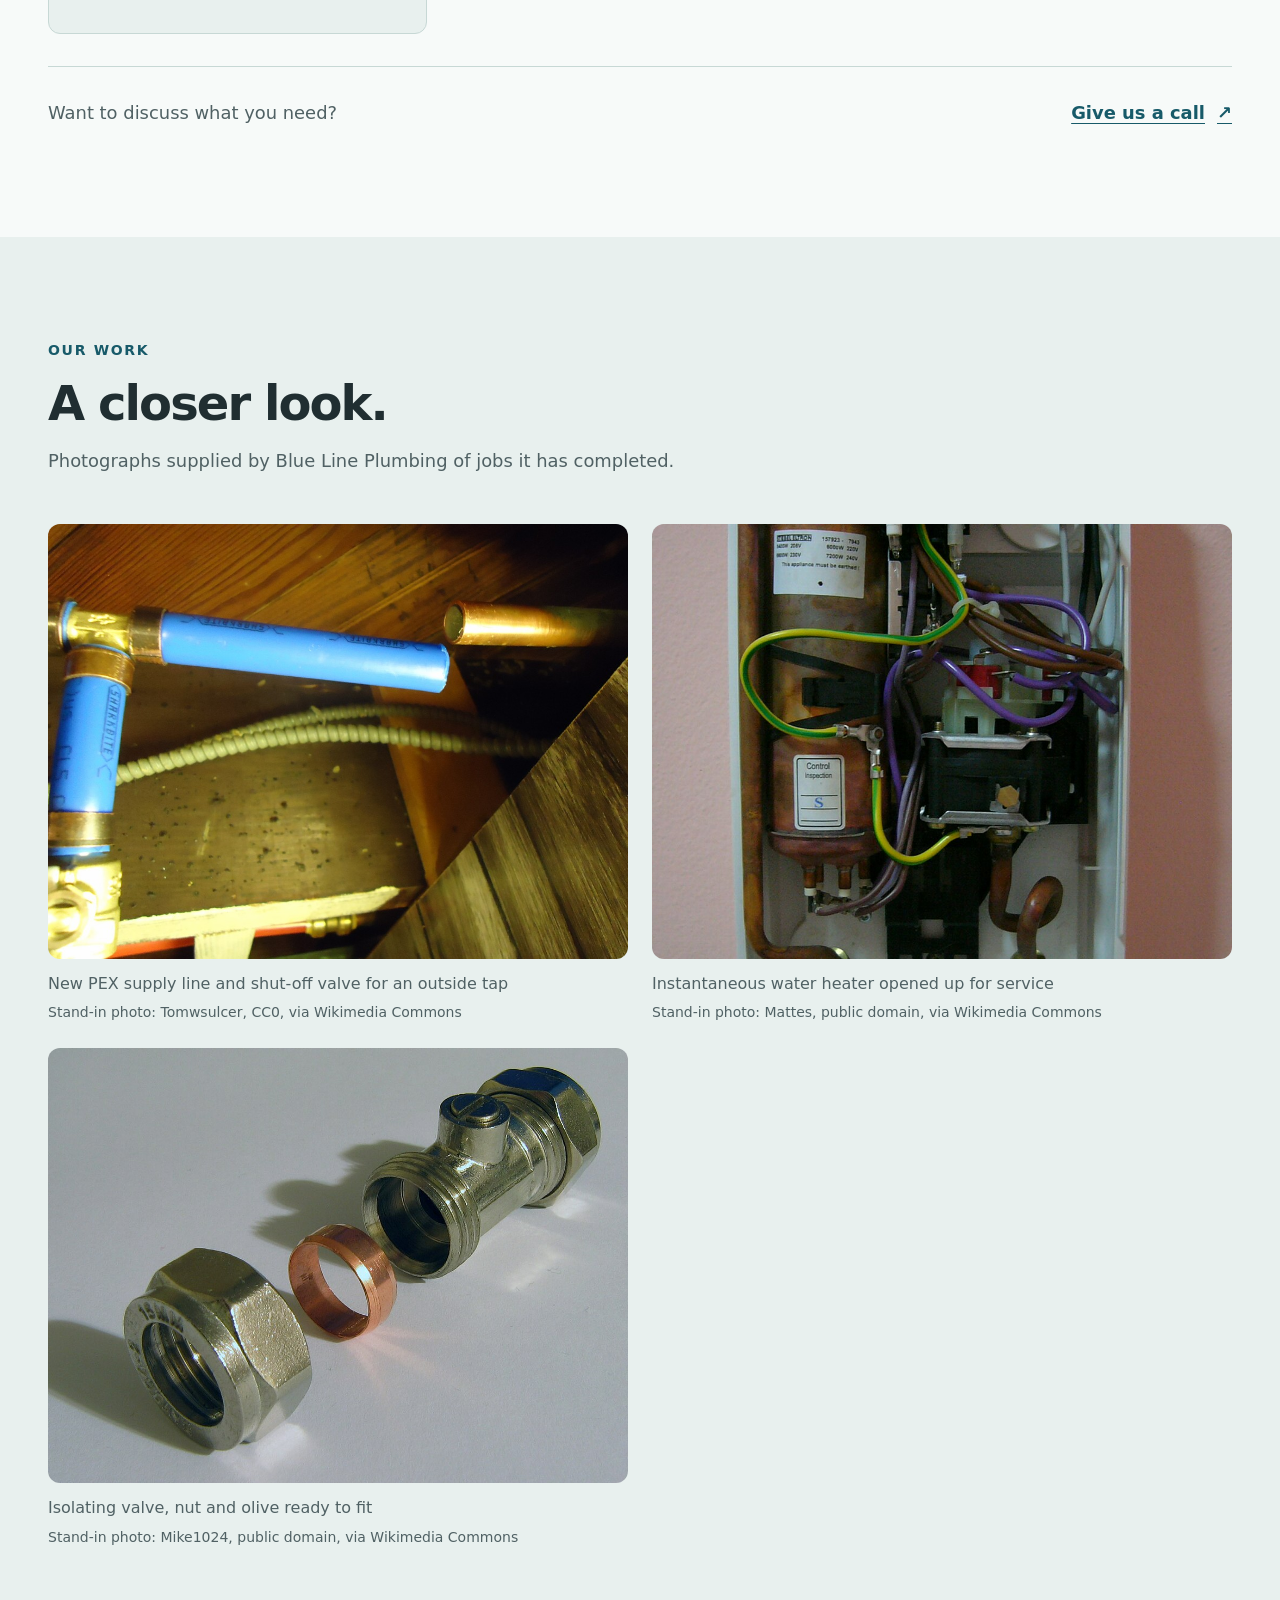
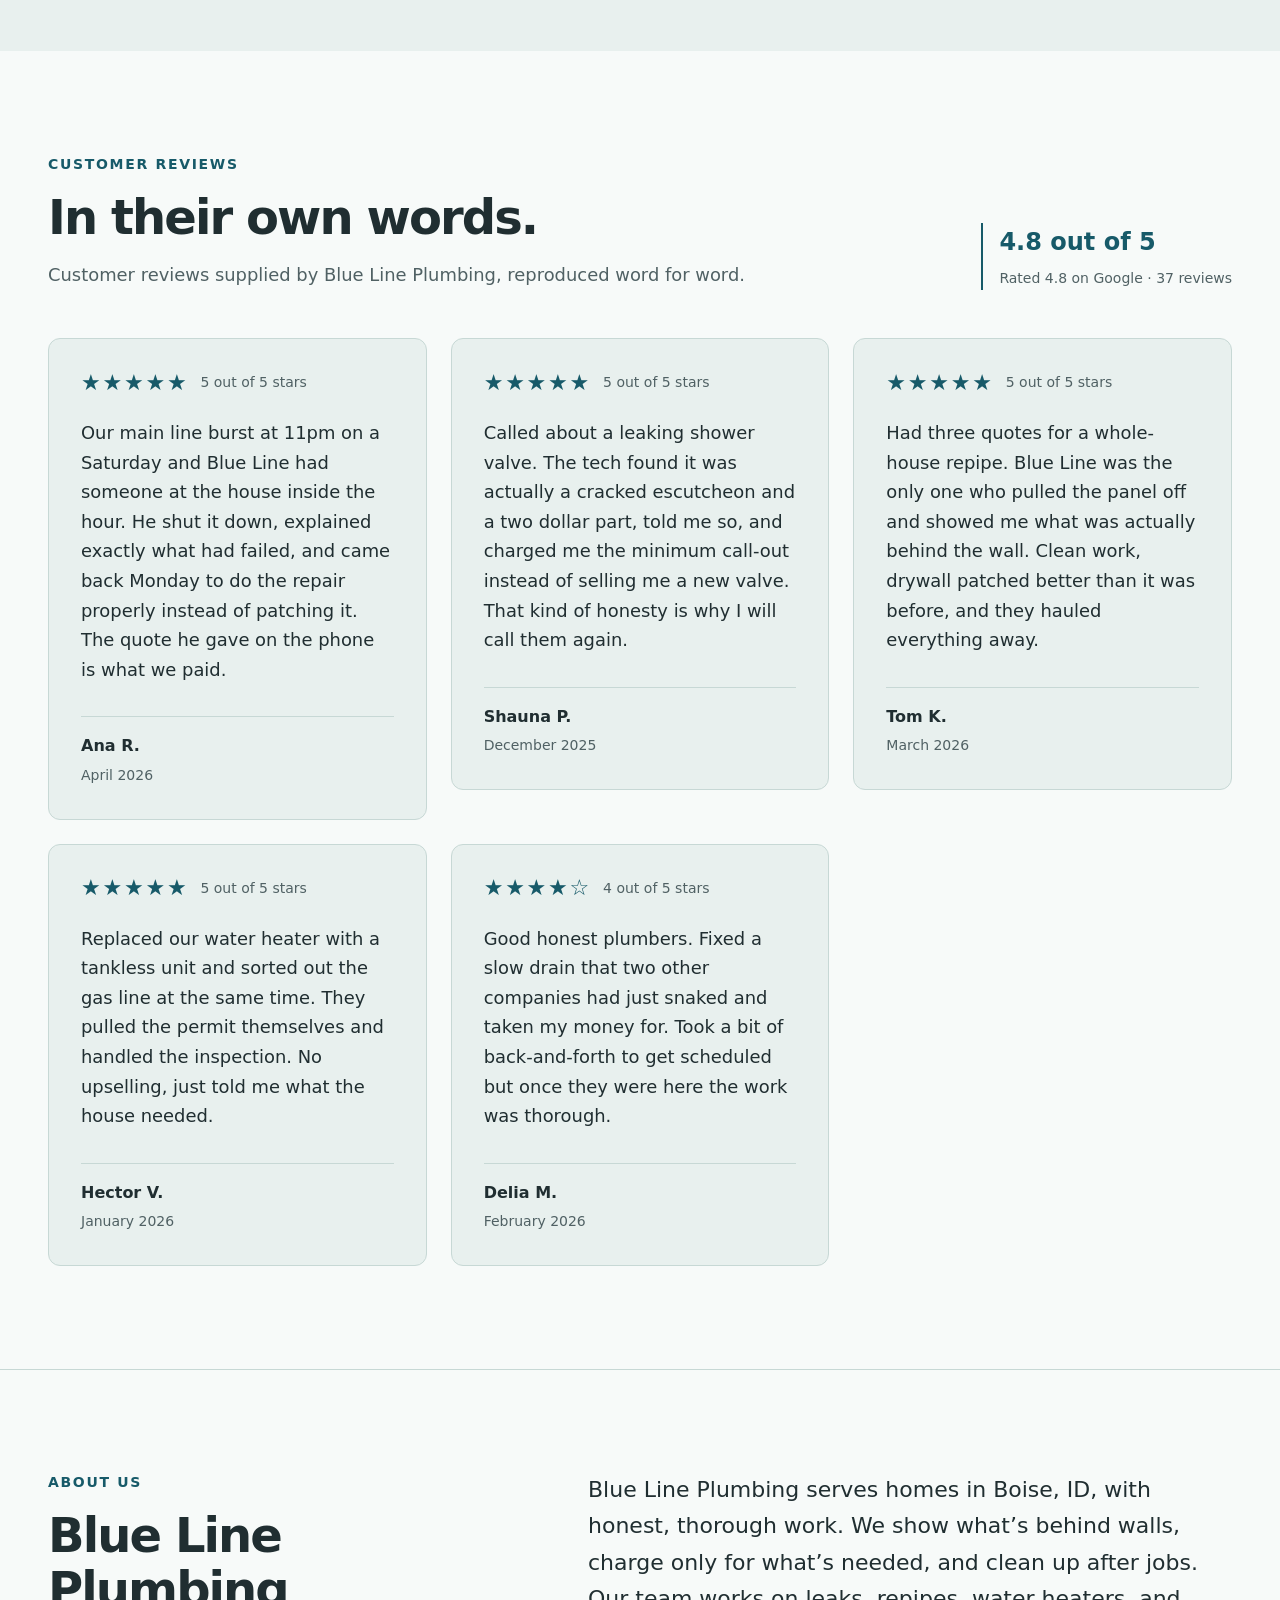
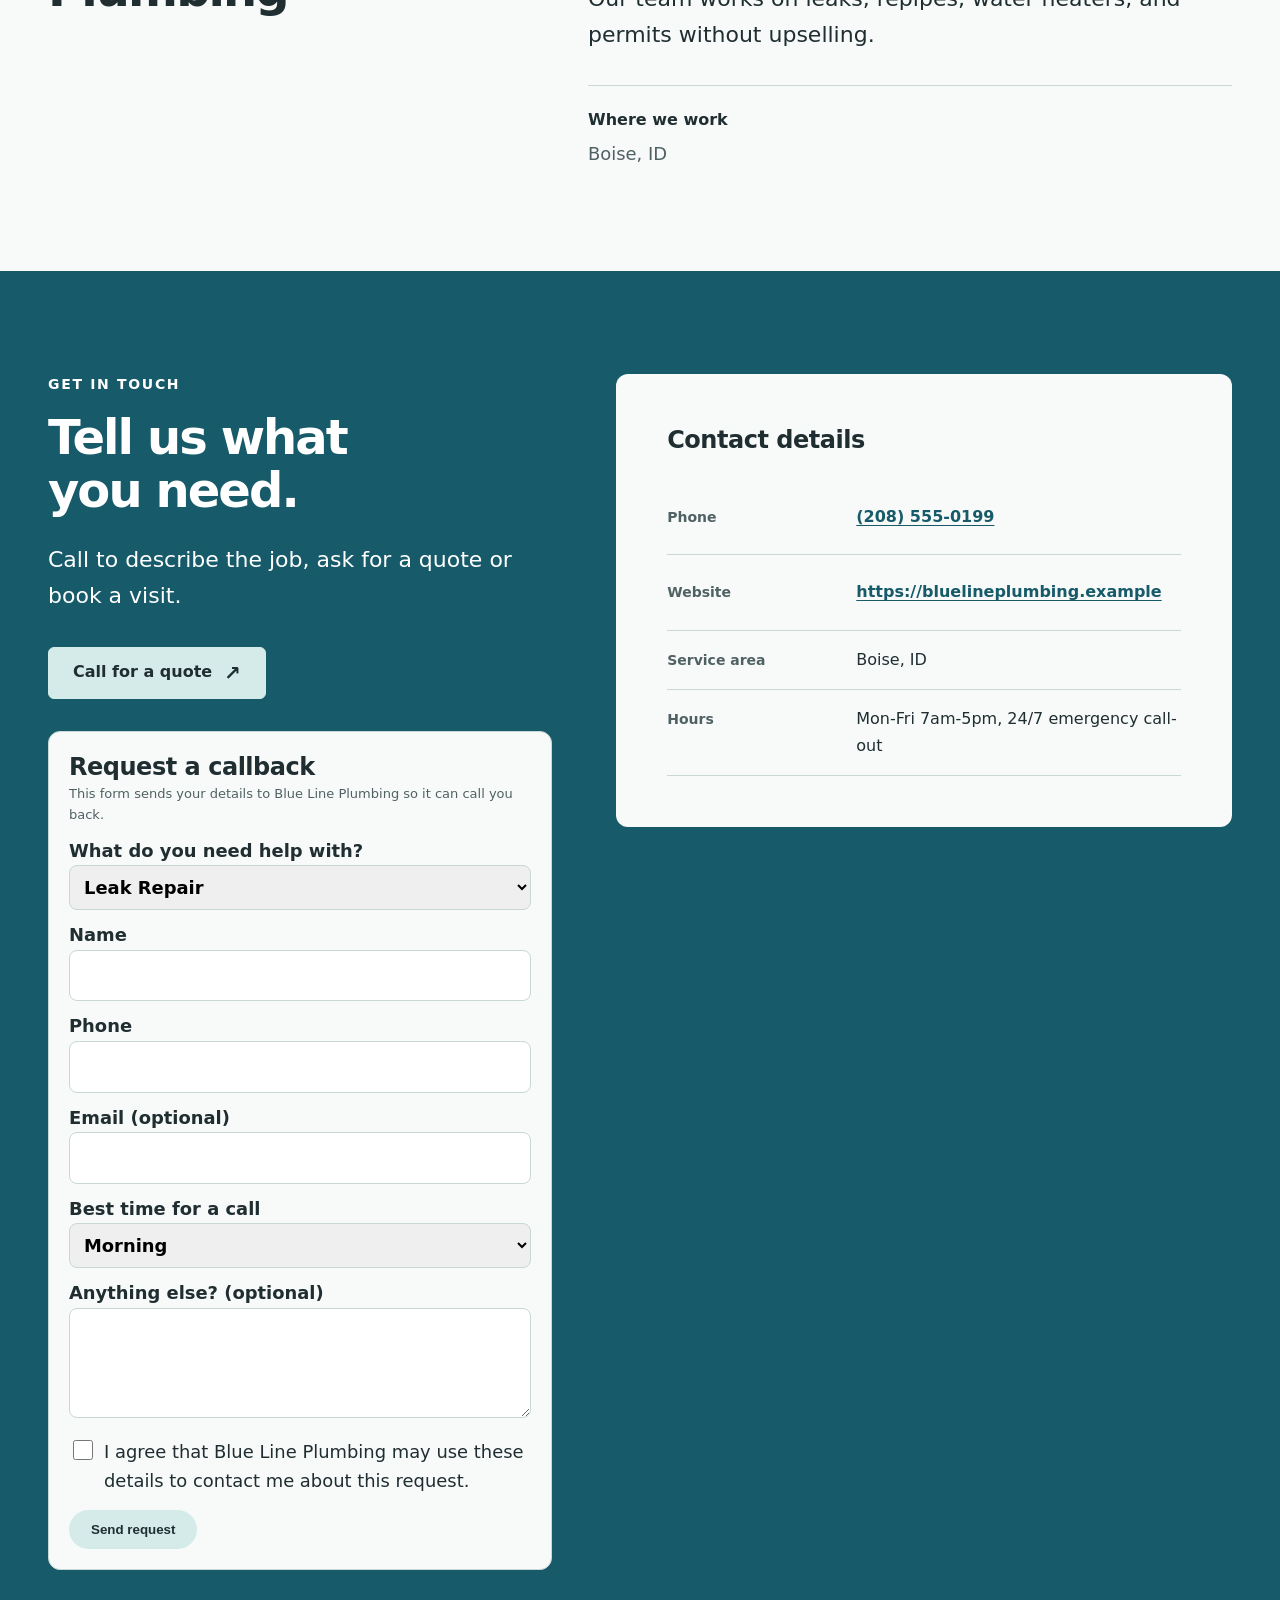
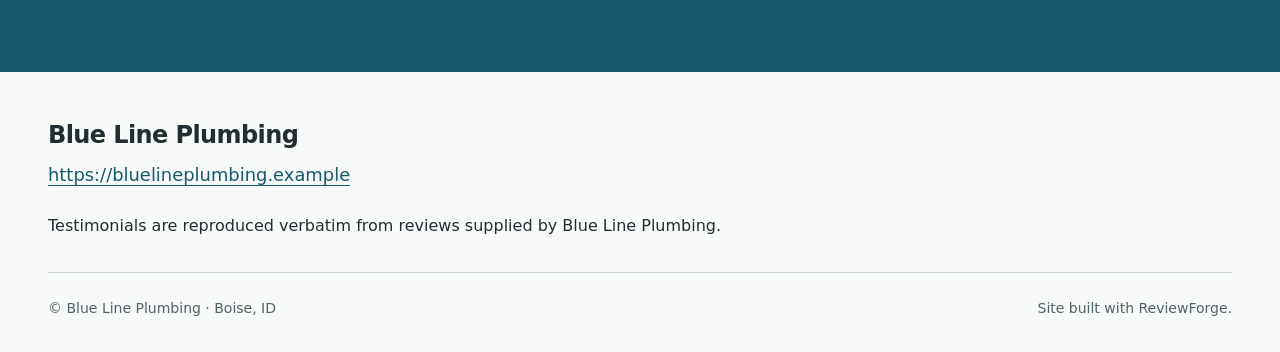
==== commit 7fa18af1: "Document the Astra design and re-render both samples The samples are re-rendered from their committe" ====
--- a/out-photos/index.html
+++ b/out-photos/index.html
@@ -3,10 +3,11 @@
 <head>
   <meta charset="utf-8">
   <meta name="viewport" content="width=device-width, initial-scale=1">
+  <meta name="color-scheme" content="light">
   <title>Blue Line Plumbing — Plumber in Boise, ID</title>
   <meta name="description" content="We fix leaks, repipe homes, replace water heaters, and handle permits in Boise, ID.">
+  <meta name="generator" content="ReviewForge (theme: astra, palette: plumbing)">
   <link rel="stylesheet" href="style.css">
-  <style>.visually-hidden-label{position:absolute;width:1px;height:1px;overflow:hidden;clip:rect(0 0 0 0);white-space:nowrap}</style>
   <!-- Built by ReviewForge. Testimonials are verbatim excerpts of reviews
        supplied by the business. Every image's origin is listed in the
        provenance block below; images the business did not supply carry a
@@ -142,167 +143,203 @@
   </script>
 </head>
 <body>
-  <a class="skip-link" href="#main">Skip to content</a>
+  <a class="skip-link" href="#main-content">Skip to main content</a>
   <header class="site-header">
-    <div class="wrap">
-      <div class="brand wordmark">
-        <img src="images/logo-1.png" alt="Blue Line Plumbing logo" class="logo" width="120" height="120" loading="eager" fetchpriority="high" decoding="async" data-image-origin="supplied">
-        <span>Blue Line Plumbing<small>Plumber &middot; Boise, ID</small></span>
-      </div>
-      <a class="header-cta" href="tel:2085550199">Call<span class="num"> (208) 555-0199</span></a>
+    <div class="container site-header__inner">
+      <a class="brand" href="#home" aria-label="Blue Line Plumbing: home"><img src="images/logo-1.png" alt="Blue Line Plumbing logo" class="logo" width="120" height="120" loading="eager" fetchpriority="high" decoding="async" data-image-origin="supplied"></a>
+      <nav class="header-nav" aria-label="Primary navigation">
+        <a class="header-nav__link" href="#services">Services</a>
+<a class="header-nav__link" href="#work">Our work</a>
+<a class="header-nav__link" href="#reviews">Reviews</a>
+<a class="header-nav__link" href="#contact">Contact</a>
+        <a class="button button--brand header-call" href="tel:2085550199"><span class="header-call__label">Call us</span><span class="header-call__number">(208) 555-0199</span></a>
+      </nav>
     </div>
   </header>
 
-  <main id="main">
-    <section class="hero has-image" aria-labelledby="hero-h">
-      <div class="hero-media"><img src="images/photo-1.jpg" alt="Hot and cold supply lines roughed in for a new shower, red and blue tubing on a block wall" width="1920" height="1284" loading="eager" fetchpriority="high" decoding="async" data-image-origin="supplied"></div>
-      <div class="scrim" aria-hidden="true"></div>
-      <div class="hero-body">
-        <div class="wrap">
-        <h1 id="hero-h">Plumbing repairs in Boise</h1>
-        <p>We fix leaks, repipe homes, replace water heaters, and handle permits in Boise, ID.</p>
-        <p class="rating-line"><span class="stars" aria-hidden="true">★★★★★</span> 4.8 on Google &middot; 37 reviews</p>
-        <div class="btn-row">
-          <a class="btn" href="tel:2085550199">Call for a quote</a>
-          <a class="btn secondary" href="#reviews">Read reviews</a>
+  <main id="main-content" tabindex="-1">
+<section id="home" class="hero hero--photo" aria-labelledby="hero-title">
+         <div class="container hero__layout">
+           <div class="hero__content">
+             <p class="eyebrow hero__eyebrow">Plumber &middot; Boise, ID</p>
+             <h1 id="hero-title">Plumbing repairs in Boise</h1>
+             <p class="hero__subhead">We fix leaks, repipe homes, replace water heaters, and handle permits in Boise, ID.</p>
+             <p class="rating-summary">
+               <span class="rating-summary__label">Customer reviews</span>
+               <span class="rating-summary__value">4.8 out of 5</span>
+               <span class="rating-summary__context">Rated 4.8 on Google &middot; 37 reviews</span>
+             </p>
+             <div class="hero__actions">
+               <a class="button button--accent" href="tel:2085550199">Call for a quote <span aria-hidden="true">&#8599;</span></a>
+               <a class="button button--inverse-outline" href="#reviews">Read reviews <span aria-hidden="true">&#8595;</span></a>
+             </div>
+             <p class="hero__phone"><span>Prefer to dial?</span> <a href="tel:2085550199">(208) 555-0199</a></p>
+           </div>
+           <div class="hero__media"><img src="images/photo-1.jpg" alt="Hot and cold supply lines roughed in for a new shower, red and blue tubing on a block wall" class="hero__image" width="1920" height="1284" loading="eager" fetchpriority="high" decoding="async" data-image-origin="supplied"><span class="photo-credit">Stand-in photo: KVDP, public domain, via Wikimedia Commons</span></div>
+         </div>
+       </section>
+<section id="services" class="section services" aria-labelledby="services-title">
+         <div class="container">
+           <div class="section-heading">
+             <p class="eyebrow">Our services</p>
+             <h2 id="services-title">What we do</h2>
+             <p class="section-intro">Services Blue Line Plumbing provides in Boise, ID.</p>
+
+           </div>
+           <ul class="services__grid">
+                         <li class="service-card">
+                            <div class="service-card__body">
+                <h3 class="service-card__title">Leak Repair</h3>
+                <p class="service-card__description">Fixes leaks in pipes and fixtures in homes across Boise.</p>
+              </div>
+            </li>
+            <li class="service-card">
+                            <div class="service-card__body">
+                <h3 class="service-card__title">Whole-House Repipe</h3>
+                <p class="service-card__description">Replaces outdated plumbing behind walls in Boise homes.</p>
+              </div>
+            </li>
+            <li class="service-card">
+                            <div class="service-card__body">
+                <h3 class="service-card__title">Water Heater Replacement</h3>
+                <p class="service-card__description">Installs new water heaters and handles gas line work.</p>
+              </div>
+            </li>
+            <li class="service-card">
+                            <div class="service-card__body">
+                <h3 class="service-card__title">Permit and Inspection</h3>
+                <p class="service-card__description">Handles permits and inspections for plumbing upgrades.</p>
+              </div>
+            </li>
+           </ul>
+           <div class="section-endnote">
+             <p>Want to discuss what you need?</p>
+             <a class="text-link" href="tel:2085550199">Give us a call <span aria-hidden="true">&#8599;</span></a>
+           </div>
+         </div>
+       </section>
+<section id="work" class="section work" aria-labelledby="work-title">
+         <div class="container">
+           <div class="section-heading">
+             <p class="eyebrow">Our work</p>
+             <h2 id="work-title">A closer look.</h2>
+             <p class="section-intro">Photographs supplied by Blue Line Plumbing of jobs it has completed.</p>
+           </div>
+           <ul class="work__grid">
+                         <li class="work__item"><figure class="work-card"><div class="work-card__media"><img src="images/photo-2.jpg" alt="Blue PEX supply pipe with a brass shut-off valve run along a basement ceiling" width="1226" height="823" loading="lazy" decoding="async" data-image-origin="supplied"></div><figcaption class="work-card__caption">New PEX supply line and shut-off valve for an outside tap<span class="credit">Stand-in photo: Tomwsulcer, CC0, via Wikimedia Commons</span></figcaption></figure></li>
+            <li class="work__item"><figure class="work-card"><div class="work-card__media"><img src="images/photo-3.jpg" alt="An electric instantaneous water heater with its cover removed, showing copper pipework and wiring" width="960" height="1280" loading="lazy" decoding="async" data-image-origin="supplied"></div><figcaption class="work-card__caption">Instantaneous water heater opened up for service<span class="credit">Stand-in photo: Mattes, public domain, via Wikimedia Commons</span></figcaption></figure></li>
+            <li class="work__item"><figure class="work-card"><div class="work-card__media"><img src="images/photo-4.jpg" alt="A 15mm compression-fitting isolating valve with its nut and copper olive laid out" width="1280" height="799" loading="lazy" decoding="async" data-image-origin="supplied"></div><figcaption class="work-card__caption">Isolating valve, nut and olive ready to fit<span class="credit">Stand-in photo: Mike1024, public domain, via Wikimedia Commons</span></figcaption></figure></li>
+           </ul>
+         </div>
+       </section>
+<section id="reviews" class="section reviews" aria-labelledby="reviews-title">
+         <div class="container">
+           <div class="section-heading section-heading--split">
+             <div>
+               <p class="eyebrow">Customer reviews</p>
+               <h2 id="reviews-title">In their own words.</h2>
+               <p class="section-intro">Customer reviews supplied by Blue Line Plumbing, reproduced word for word.</p>
+             </div>
+             <p class="reviews__summary"><strong>4.8 out of 5</strong><span>Rated 4.8 on Google &middot; 37 reviews</span></p>
+           </div>
+           <ul class="reviews__grid">
+                         <li class="reviews__item">
+               <figure class="review-card">
+                 <p class="review-card__rating"><span class="review-card__stars" aria-hidden="true">★★★★★</span><span class="review-card__rating-text">5 out of 5 stars</span></p>
+                 <blockquote class="review-card__quote"><p>Our main line burst at 11pm on a Saturday and Blue Line had someone at the house inside the hour. He shut it down, explained exactly what had failed, and came back Monday to do the repair properly instead of patching it. The quote he gave on the phone is what we paid.</p></blockquote>
+                 <figcaption class="review-card__author">Ana R.<span class="review-card__meta">April 2026</span></figcaption>
+               </figure>
+             </li>
+            <li class="reviews__item">
+               <figure class="review-card">
+                 <p class="review-card__rating"><span class="review-card__stars" aria-hidden="true">★★★★★</span><span class="review-card__rating-text">5 out of 5 stars</span></p>
+                 <blockquote class="review-card__quote"><p>Called about a leaking shower valve. The tech found it was actually a cracked escutcheon and a two dollar part, told me so, and charged me the minimum call-out instead of selling me a new valve. That kind of honesty is why I will call them again.</p></blockquote>
+                 <figcaption class="review-card__author">Shauna P.<span class="review-card__meta">December 2025</span></figcaption>
+               </figure>
+             </li>
+            <li class="reviews__item">
+               <figure class="review-card">
+                 <p class="review-card__rating"><span class="review-card__stars" aria-hidden="true">★★★★★</span><span class="review-card__rating-text">5 out of 5 stars</span></p>
+                 <blockquote class="review-card__quote"><p>Had three quotes for a whole-house repipe. Blue Line was the only one who pulled the panel off and showed me what was actually behind the wall. Clean work, drywall patched better than it was before, and they hauled everything away.</p></blockquote>
+                 <figcaption class="review-card__author">Tom K.<span class="review-card__meta">March 2026</span></figcaption>
+               </figure>
+             </li>
+            <li class="reviews__item">
+               <figure class="review-card">
+                 <p class="review-card__rating"><span class="review-card__stars" aria-hidden="true">★★★★★</span><span class="review-card__rating-text">5 out of 5 stars</span></p>
+                 <blockquote class="review-card__quote"><p>Replaced our water heater with a tankless unit and sorted out the gas line at the same time. They pulled the permit themselves and handled the inspection. No upselling, just told me what the house needed.</p></blockquote>
+                 <figcaption class="review-card__author">Hector V.<span class="review-card__meta">January 2026</span></figcaption>
+               </figure>
+             </li>
+            <li class="reviews__item">
+               <figure class="review-card">
+                 <p class="review-card__rating"><span class="review-card__stars" aria-hidden="true">★★★★☆</span><span class="review-card__rating-text">4 out of 5 stars</span></p>
+                 <blockquote class="review-card__quote"><p>Good honest plumbers. Fixed a slow drain that two other companies had just snaked and taken my money for. Took a bit of back-and-forth to get scheduled but once they were here the work was thorough.</p></blockquote>
+                 <figcaption class="review-card__author">Delia M.<span class="review-card__meta">February 2026</span></figcaption>
+               </figure>
+             </li>
+           </ul>
+         </div>
+       </section>
+<section id="about" class="section about" aria-labelledby="about-title">
+         <div class="container about__layout">
+           <div class="section-heading">
+             <p class="eyebrow">About us</p>
+             <h2 id="about-title">Blue Line Plumbing</h2>
+           </div>
+           <div class="about__content">
+             <p class="about__text">Blue Line Plumbing serves homes in Boise, ID, with honest, thorough work. We show what’s behind walls, charge only for what’s needed, and clean up after jobs. Our team works on leaks, repipes, water heaters, and permits without upselling.</p>
+             <div class="about__service-area">
+               <h3>Where we work</h3>
+               <p>Boise, ID</p>
+             </div>
+           </div>
+         </div>
+       </section>
+<section id="contact" class="section contact" aria-labelledby="contact-title">
+         <div class="container contact__layout">
+           <div class="contact__intro">
+             <p class="eyebrow">Get in touch</p>
+             <h2 id="contact-title">Tell us what you need.</h2>
+             <p class="contact__lead">Call to describe the job, ask for a quote or book a visit.</p>
+             <a class="button button--accent" href="tel:2085550199">Call for a quote <span aria-hidden="true">&#8599;</span></a>
+          <div class="lead-form-wrap">
+<form class="rf-lead-form" method="post" action="https://leads.bluelineplumbing.example/lead" accept-charset="utf-8"><h3 id="rf-lead-h">Request a callback</h3><p class="rf-lead-note">This form sends your details to Blue Line Plumbing so it can call you back.</p><label>What do you need help with? <select name="service"><option value="Leak Repair">Leak Repair</option><option value="Whole-House Repipe">Whole-House Repipe</option><option value="Water Heater Replacement">Water Heater Replacement</option><option value="Permit and Inspection">Permit and Inspection</option><option value="Something else">Something else</option></select></label><label>Name <input name="name" autocomplete="name" maxlength="80" required></label><label>Phone <input type="tel" name="phone" autocomplete="tel" required></label><label>Email (optional) <input type="email" name="email" autocomplete="email"></label><label>Best time for a call <select name="callback_window"><option value="Morning">Morning</option><option value="Afternoon">Afternoon</option><option value="Evening">Evening</option></select></label><label>Anything else? (optional) <textarea name="message" maxlength="500" rows="3"></textarea></label><div class="rf-hp" aria-hidden="true"><label>Fax <input name="hp_fax" tabindex="-1" autocomplete="off"></label></div><label class="rf-check"><input type="checkbox" name="consent" value="yes"> I agree that Blue Line Plumbing may use these details to contact me about this request.</label><input type="hidden" name="form" value="nojs"><button type="submit">Send request</button></form>
+          </div>
         </div>
-        </div>
-      </div>
-      <span class="photo-credit">Stand-in photo: KVDP, public domain, via Wikimedia Commons</span>
-    </section>
-
-    <section class="services" id="services" aria-labelledby="services-h">
-      <div class="wrap">
-        <h2 id="services-h">What we do</h2>
-        <p class="section-intro">Services Blue Line Plumbing provides in Boise, ID.</p>
-        <div class="service-grid n4">
-        <article class="service-card">
-          <div class="card-body">
-            <h3>Leak Repair</h3>
-            <p>Fixes leaks in pipes and fixtures in homes across Boise.</p>
-          </div>
-        </article>
-        <article class="service-card">
-          <div class="card-body">
-            <h3>Whole-House Repipe</h3>
-            <p>Replaces outdated plumbing behind walls in Boise homes.</p>
-          </div>
-        </article>
-        <article class="service-card">
-          <div class="card-body">
-            <h3>Water Heater Replacement</h3>
-            <p>Installs new water heaters and handles gas line work.</p>
-          </div>
-        </article>
-        <article class="service-card">
-          <div class="card-body">
-            <h3>Permit and Inspection</h3>
-            <p>Handles permits and inspections for plumbing upgrades.</p>
-          </div>
-        </article>
-        </div>
-      </div>
-    </section>
-
-    <section class="gallery" id="work" aria-labelledby="work-h">
-      <div class="wrap">
-        <h2 id="work-h">Our work</h2>
-        <p class="section-intro">Photographs supplied by Blue Line Plumbing of jobs it has completed.</p>
-        <div class="gallery-grid">
-          <figure>
-            <img src="images/photo-2.jpg" alt="Blue PEX supply pipe with a brass shut-off valve run along a basement ceiling" width="1226" height="823" loading="lazy" decoding="async" data-image-origin="supplied">
-            <figcaption>New PEX supply line and shut-off valve for an outside tap<span class="credit">Stand-in photo: Tomwsulcer, CC0, via Wikimedia Commons</span></figcaption>
-          </figure>
-          <figure>
-            <img src="images/photo-3.jpg" alt="An electric instantaneous water heater with its cover removed, showing copper pipework and wiring" width="960" height="1280" loading="lazy" decoding="async" data-image-origin="supplied">
-            <figcaption>Instantaneous water heater opened up for service<span class="credit">Stand-in photo: Mattes, public domain, via Wikimedia Commons</span></figcaption>
-          </figure>
-          <figure>
-            <img src="images/photo-4.jpg" alt="A 15mm compression-fitting isolating valve with its nut and copper olive laid out" width="1280" height="799" loading="lazy" decoding="async" data-image-origin="supplied">
-            <figcaption>Isolating valve, nut and olive ready to fit<span class="credit">Stand-in photo: Mike1024, public domain, via Wikimedia Commons</span></figcaption>
-          </figure>
-        </div>
-      </div>
-    </section>
-
-    <section id="reviews" aria-labelledby="reviews-h">
-      <div class="wrap">
-        <h2 id="reviews-h">What customers say</h2>
-        <p class="section-intro">Customer reviews supplied by Blue Line Plumbing, reproduced word for word.</p>
-        <div class="testimonial-grid">
-        <figure class="testimonial">
-          <div class="stars" aria-hidden="true">★★★★★</div>
-          <span class="visually-hidden-label">Rated 5 out of 5.</span>
-          <blockquote>&ldquo;Our main line burst at 11pm on a Saturday and Blue Line had someone at the house inside the hour. He shut it down, explained exactly what had failed, and came back Monday to do the repair properly instead of patching it. The quote he gave on the phone is what we paid.&rdquo;</blockquote>
-          <figcaption><span class="name">Ana R.</span> &middot; April 2026</figcaption>
-        </figure>
-        <figure class="testimonial">
-          <div class="stars" aria-hidden="true">★★★★★</div>
-          <span class="visually-hidden-label">Rated 5 out of 5.</span>
-          <blockquote>&ldquo;Called about a leaking shower valve. The tech found it was actually a cracked escutcheon and a two dollar part, told me so, and charged me the minimum call-out instead of selling me a new valve. That kind of honesty is why I will call them again.&rdquo;</blockquote>
-          <figcaption><span class="name">Shauna P.</span> &middot; December 2025</figcaption>
-        </figure>
-        <figure class="testimonial">
-          <div class="stars" aria-hidden="true">★★★★★</div>
-          <span class="visually-hidden-label">Rated 5 out of 5.</span>
-          <blockquote>&ldquo;Had three quotes for a whole-house repipe. Blue Line was the only one who pulled the panel off and showed me what was actually behind the wall. Clean work, drywall patched better than it was before, and they hauled everything away.&rdquo;</blockquote>
-          <figcaption><span class="name">Tom K.</span> &middot; March 2026</figcaption>
-        </figure>
-        <figure class="testimonial">
-          <div class="stars" aria-hidden="true">★★★★★</div>
-          <span class="visually-hidden-label">Rated 5 out of 5.</span>
-          <blockquote>&ldquo;Replaced our water heater with a tankless unit and sorted out the gas line at the same time. They pulled the permit themselves and handled the inspection. No upselling, just told me what the house needed.&rdquo;</blockquote>
-          <figcaption><span class="name">Hector V.</span> &middot; January 2026</figcaption>
-        </figure>
-        <figure class="testimonial">
-          <div class="stars" aria-hidden="true">★★★★☆</div>
-          <span class="visually-hidden-label">Rated 4 out of 5.</span>
-          <blockquote>&ldquo;Good honest plumbers. Fixed a slow drain that two other companies had just snaked and taken my money for. Took a bit of back-and-forth to get scheduled but once they were here the work was thorough.&rdquo;</blockquote>
-          <figcaption><span class="name">Delia M.</span> &middot; February 2026</figcaption>
-        </figure>
-        </div>
-      </div>
-    </section>
-
-    <section class="about" id="about" aria-labelledby="about-h">
-      <div class="wrap">
-        <h2 id="about-h">About Blue Line Plumbing</h2>
-        <p>Blue Line Plumbing serves homes in Boise, ID, with honest, thorough work. We show what’s behind walls, charge only for what’s needed, and clean up after jobs. Our team works on leaks, repipes, water heaters, and permits without upselling.</p>
-      </div>
-    </section>
-
-    <section class="contact" id="contact" aria-labelledby="contact-h">
-      <div class="wrap">
-        <h2 id="contact-h">Get in touch</h2>
-        <div class="contact-grid">
-          <div>
-            <p>Call to describe the job, ask for a quote or book a visit.</p>
-            <p><a class="btn" href="tel:2085550199">Call for a quote</a></p>
-          </div>
-          <dl>
-          <dt>Phone</dt>
-          <dd><a class="phone" href="tel:2085550199">(208) 555-0199</a></dd>
-          <dt>Service area</dt>
-          <dd>Boise, ID</dd>
-          <dt>Hours</dt>
-          <dd>Mon-Fri 7am-5pm, 24/7 emergency call-out</dd>
-          <dt>Website</dt>
-          <dd><a href="https://bluelineplumbing.example">https://bluelineplumbing.example</a></dd>
-          </dl>
-        </div>
-        <div class="lead-form-wrap">
-<form class="rf-lead-form" method="post" action="https://leads.bluelineplumbing.example/lead" accept-charset="utf-8"><h3 id="rf-lead-h">Request a callback</h3><p class="rf-lead-note">This form sends your details to Blue Line Plumbing so it can call you back.</p><label>What do you need help with? <select name="service"><option value="Leak Repair">Leak Repair</option><option value="Whole-House Repipe">Whole-House Repipe</option><option value="Water Heater Replacement">Water Heater Replacement</option><option value="Permit and Inspection">Permit and Inspection</option><option value="Something else">Something else</option></select></label><label>Name <input name="name" autocomplete="name" maxlength="80" required></label><label>Phone <input type="tel" name="phone" autocomplete="tel" required></label><label>Email (optional) <input type="email" name="email" autocomplete="email"></label><label>Best time for a call <select name="callback_window"><option value="Morning">Morning</option><option value="Afternoon">Afternoon</option><option value="Evening">Evening</option></select></label><label>Anything else? (optional) <textarea name="message" maxlength="500" rows="3"></textarea></label><div class="rf-hp" aria-hidden="true"><label>Fax <input name="hp_fax" tabindex="-1" autocomplete="off"></label></div><label class="rf-check"><input type="checkbox" name="consent" value="yes"> I agree that Blue Line Plumbing may use these details to contact me about this request.</label><input type="hidden" name="form" value="nojs"><button type="submit">Send request</button></form>        </div>
-      </div>
-    </section>
+           <div class="contact__details">
+             <h3>Contact details</h3>
+             <dl class="contact-list">
+               <div class="contact-list__row"><dt>Phone</dt><dd><a href="tel:2085550199">(208) 555-0199</a></dd></div>
+               <div class="contact-list__row"><dt>Website</dt><dd><a href="https://bluelineplumbing.example">https://bluelineplumbing.example</a></dd></div>
+               <div class="contact-list__row"><dt>Service area</dt><dd>Boise, ID</dd></div>
+               <div class="contact-list__row"><dt>Hours</dt><dd>Mon-Fri 7am-5pm, 24/7 emergency call-out</dd></div>
+             </dl>
+           </div>
+         </div>
+       </section>
   </main>
 
   <footer class="site-footer">
-    <div class="wrap">
-      <p>&copy; Blue Line Plumbing &middot; Boise, ID &middot; <a href="https://bluelineplumbing.example">https://bluelineplumbing.example</a></p>
-      <nav aria-label="Footer"><p><a href="#services">Services</a> &middot; <a href="#work">Our work</a> &middot; <a href="#reviews">Reviews</a> &middot; <a href="#contact">Contact</a></p></nav>
-      <p>Site built with ReviewForge. Testimonials are reproduced verbatim from reviews supplied by Blue Line Plumbing.</p>
+    <div class="container">
+      <div class="site-footer__top">
+        <p class="site-footer__business">Blue Line Plumbing</p>
+        
+      </div>
+      <p class="site-footer__website"><a href="https://bluelineplumbing.example">https://bluelineplumbing.example</a></p>
+
+      <p class="site-footer__disclosure">Testimonials are reproduced verbatim from reviews supplied by Blue Line Plumbing.</p>
+
+      
+      <div class="site-footer__bottom">
+        <p>&copy; Blue Line Plumbing &middot; Boise, ID</p>
+        <p class="site-footer__credit">Site built with ReviewForge.</p>
+      </div>
     </div>
   </footer>
+  <div class="mobile-call-bar">
+    <a class="button button--brand mobile-call-bar__button" href="tel:2085550199"><span>Call for a quote</span><span class="mobile-call-bar__number">(208) 555-0199</span></a>
+  </div>
 <style id="rf-chat-css">
 .rfc-launcher {
   position: fixed;
@@ -310,7 +347,7 @@
   bottom: 20px;
   z-index: 1000;
   background: var(--brand, #12507b);
-  color: #fff;
+  color: var(--brand-ink, #fff);
   border: 0;
   border-radius: 999px;
   padding: 14px 20px;
@@ -353,29 +390,35 @@
   to { opacity: 1; transform: none; }
 }
 .rfc-head {
-  display: flex;
+  display: grid;
+  grid-template-columns: minmax(0, 1fr) auto;
   align-items: center;
-  gap: 10px;
+  column-gap: 10px;
   padding: 12px 14px;
   background: var(--brand-dark, #0d3a59);
-  color: #fff;
+  color: var(--brand-ink, #fff);
 }
 .rfc-title {
+  grid-column: 1;
   margin: 0;
   font-size: 1rem;
-  color: #fff;
+  color: var(--brand-ink, #fff);
 }
 .rfc-sub {
   margin: 0;
   font-size: .8rem;
   opacity: .9;
-  flex: 1;
+  grid-column: 1;
   min-width: 0;
+  white-space: nowrap;
+  overflow: hidden;
+  text-overflow: ellipsis;
 }
 .rfc-close {
-  margin-left: auto;
+  grid-column: 2;
+  grid-row: 1 / span 2;
   background: transparent;
-  color: #fff;
+  color: var(--brand-ink, #fff);
   border: 0;
   font-size: 1.5rem;
   line-height: 1;
@@ -413,7 +456,7 @@
 .rfc-me {
   align-self: flex-end;
   background: var(--brand, #12507b);
-  color: #fff;
+  color: var(--brand-ink, #fff);
 }
 .rfc-step {
   padding: 12px 14px;
@@ -479,13 +522,13 @@
 .rfc-chip:hover,
 .rfc-chip:focus-visible {
   background: var(--brand, #12507b);
-  color: #fff;
+  color: var(--brand-ink, #fff);
 }
 .rfc-primary {
   display: inline-block;
   text-align: center;
   background: var(--accent, #e8a13a);
-  color: #2a1c00;
+  color: var(--accent-ink, #2a1c00);
   border: 0;
   border-radius: 999px;
   padding: 12px 18px;
@@ -603,6 +646,12 @@
   gap: 8px;
   font-weight: 400;
 }
+.rf-lead-form .rf-check input {
+  width: 20px;
+  height: 20px;
+  flex: none;
+  margin-top: 3px;
+}
 .rf-lead-form .rf-hp {
   position: absolute;
   left: -10000px;
@@ -628,4 +677,4 @@
 <script type="application/json" id="rf-chat-config">{"business": "Blue Line Plumbing", "phone": "(208) 555-0199", "tel": "tel:2085550199", "services": ["Leak Repair", "Whole-House Repipe", "Water Heater Replacement", "Permit and Inspection"], "endpoint": "https://leads.bluelineplumbing.example/lead", "email": "office@bluelineplumbing.example", "callback_windows": ["Morning", "Afternoon", "Evening"], "booking": {"provider": "calcom", "url": "https://cal.com/blue-line-plumbing-example", "label": "Cal.com"}, "consent_required": false, "privacy_url": null, "min_seconds": 3}</script>
 <script src="chat.js" defer></script>
 </body>
-</html>
+</html>
--- a/out-photos/style.css
+++ b/out-photos/style.css
@@ -1,244 +1,1406 @@
-/* ReviewForge - clean, dependency-light, accessible. No external assets. */
+/* style.css */
+
+/* Roofing palette and shared design tokens */
 :root {
-  --bg: #ffffff;
-  --surface: #f5f7fa;
-  --ink: #1a2230;
-  --muted: #55617a;
-  --brand: #12507b;
-  --brand-dark: #0d3a59;
-  --accent: #e8a13a;
-  --star: #e0a526;
-  --border: #d7dee8;
-  --radius: 12px;
-  --maxw: 960px;
-}
-* { box-sizing: border-box; }
-html { scroll-behavior: smooth; }
+  --brand: #713b2f;
+  --brand-ink: #ffffff;
+  --accent: #f2d5b4;
+  --accent-ink: #272722;
+  --surface: #fcf8f3;
+  --surface-alt: #f1e8df;
+  --ink: #272722;
+  --muted: #595950;
+  --line: #d8cbc0;
+
+  --font-body: system-ui, -apple-system, BlinkMacSystemFont, "Segoe UI",
+    sans-serif;
+  --font-heading: var(--font-body);
+
+  --text-small: 0.875rem;
+  --text-base: 1rem;
+  --text-body: clamp(1rem, 0.96rem + 0.2vw, 1.125rem);
+  --text-lead: clamp(1.125rem, 1.02rem + 0.45vw, 1.375rem);
+  --text-card: clamp(1.25rem, 1.14rem + 0.45vw, 1.5rem);
+  --text-section: clamp(2rem, 1.4rem + 2.4vw, 3rem);
+  --text-hero: clamp(3rem, 1.6rem + 5vw, 5.5rem);
+
+  --weight-regular: 400;
+  --weight-medium: 550;
+  --weight-semibold: 650;
+  --weight-bold: 750;
+
+  --leading-body: 1.65;
+  --leading-heading: 1.12;
+  --leading-hero: 1.04;
+  --tracking-heading: -0.04em;
+  --tracking-label: 0.12em;
+
+  --space-1: 0.25rem;
+  --space-2: 0.5rem;
+  --space-3: 0.75rem;
+  --space-4: 1rem;
+  --space-5: 1.5rem;
+  --space-6: 2rem;
+  --space-7: 3rem;
+  --space-8: 4rem;
+  --space-9: 6rem;
+  --space-10: 8rem;
+
+  --container-width: 75rem;
+  --page-gutter: clamp(1.25rem, 4vw, 3rem);
+  --section-space: clamp(4rem, 8vw, 7rem);
+  --panel-space: clamp(1.5rem, 4vw, 3.5rem);
+  --grid-gap: clamp(1rem, 2vw, 1.5rem);
+  --reading-width: 65ch;
+
+  --radius-small: 0.375rem;
+  --radius-card: 0.75rem;
+  --radius-panel: 1.25rem;
+  --radius-pill: 999px;
+
+  --border-width: 1px;
+  --focus-width: 3px;
+  --focus-offset: 3px;
+  --button-height: 3.25rem;
+  --touch-target: 2.75rem;
+
+  --shadow-color: color-mix(in srgb, var(--brand) 12%, transparent);
+  --shadow-header: 0 0.25rem 1.5rem var(--shadow-color);
+  --shadow-card: 0 0.75rem 2rem var(--shadow-color);
+  --shadow-call-bar: 0 -0.25rem 1.5rem var(--shadow-color);
+
+  --duration-fast: 160ms;
+  --duration-slow: 480ms;
+  --ease-out: cubic-bezier(0.2, 0.7, 0.2, 1);
+  --hover-lift: -0.125rem;
+  --entrance-distance: 0.75rem;
+  --image-hover-scale: 1.025;
+
+  --header-layer: 20;
+  --call-bar-layer: 30;
+  --skip-link-layer: 40;
+  --anchor-offset: 8rem;
+  --mobile-call-height: 5.5rem;
+}
+
+/* Foundation */
+*,
+*::before,
+*::after {
+  box-sizing: border-box;
+}
+
+html {
+  scroll-behavior: smooth;
+  scroll-padding-block-start: var(--anchor-offset);
+  -webkit-text-size-adjust: 100%;
+}
+
 body {
   margin: 0;
-  font-family: system-ui, -apple-system, "Segoe UI", Roboto, Helvetica, Arial, sans-serif;
+  background: var(--surface);
   color: var(--ink);
-  background: var(--bg);
+  font-family: var(--font-body);
+  font-size: var(--text-body);
+  font-weight: var(--weight-regular);
+  line-height: var(--leading-body);
+}
+
+h1,
+h2,
+h3,
+p,
+figure,
+blockquote,
+dl,
+dd {
+  margin: 0;
+}
+
+h1,
+h2,
+h3 {
+  font-family: var(--font-heading);
+  font-weight: var(--weight-bold);
+  overflow-wrap: anywhere;
+  text-wrap: balance;
+}
+
+h1 {
+  font-size: var(--text-hero);
+  line-height: var(--leading-hero);
+  letter-spacing: var(--tracking-heading);
+}
+
+h2 {
+  font-size: var(--text-section);
+  line-height: var(--leading-heading);
+  letter-spacing: var(--tracking-heading);
+}
+
+h3 {
+  font-size: var(--text-card);
+  line-height: 1.3;
+  letter-spacing: -0.02em;
+}
+
+p,
+dd,
+dt,
+figcaption,
+a {
+  overflow-wrap: anywhere;
+}
+
+a {
+  color: var(--brand);
+  text-decoration-thickness: var(--border-width);
+  text-underline-offset: 0.2em;
+}
+
+a:hover {
+  text-decoration-thickness: 2px;
+}
+
+img {
+  display: block;
+  max-inline-size: 100%;
+  block-size: auto;
+  color: var(--ink);
+  font-size: var(--text-small);
+}
+
+address {
+  font-style: normal;
+}
+
+strong {
+  font-weight: var(--weight-bold);
+}
+
+::selection {
+  background: var(--brand);
+  color: var(--brand-ink);
+}
+
+:focus-visible {
+  outline: var(--focus-width) solid var(--ink);
+  outline-offset: var(--focus-offset);
+  box-shadow: 0 0 0 var(--focus-offset) var(--surface);
+}
+
+/* Shared layout */
+.container {
+  inline-size: min(
+    calc(100% - var(--page-gutter) - var(--page-gutter)),
+    var(--container-width)
+  );
+  margin-inline: auto;
+}
+
+.section {
+  padding-block: var(--section-space);
+}
+
+.section-heading {
+  max-inline-size: var(--reading-width);
+  margin-block-end: var(--space-7);
+}
+
+.section-heading h2 {
+  max-inline-size: 22ch;
+}
+
+.eyebrow {
+  margin-block-end: var(--space-4);
+  color: var(--brand);
+  font-size: var(--text-small);
+  font-weight: var(--weight-bold);
+  line-height: 1.5;
+  letter-spacing: var(--tracking-label);
+  text-transform: uppercase;
+}
+
+.text-link {
+  display: inline-flex;
+  align-items: center;
+  justify-content: flex-start;
+  gap: var(--space-3);
+  min-block-size: var(--touch-target);
+  font-weight: var(--weight-semibold);
+}
+
+.text-link > [aria-hidden="true"] {
+  flex: 0 0 auto;
+}
+
+/* Keyboard entry point */
+.skip-link {
+  position: fixed;
+  inset-block-start: var(--space-4);
+  inset-inline-start: var(--page-gutter);
+  z-index: var(--skip-link-layer);
+  max-inline-size: calc(100% - var(--page-gutter) - var(--page-gutter));
+  padding: var(--space-3) var(--space-5);
+  transform: translateY(calc(-100% - var(--space-6)));
+  border-radius: var(--radius-small);
+  background: var(--surface);
+  color: var(--ink);
+  font-weight: var(--weight-bold);
+}
+
+.skip-link:focus {
+  transform: translateY(0);
+}
+
+/* Sticky header */
+.site-header {
+  position: sticky;
+  inset-block-start: 0;
+  z-index: var(--header-layer);
+  border-block-end: var(--border-width) solid var(--line);
+  background: var(--surface);
+  box-shadow: var(--shadow-header);
+}
+
+.site-header__inner {
+  display: flex;
+  align-items: center;
+  justify-content: space-between;
+  gap: var(--space-5);
+  min-block-size: 5.5rem;
+  padding-block: var(--space-3);
+}
+
+.brand {
+  display: inline-flex;
+  flex: 1 1 auto;
+  align-items: center;
+  min-inline-size: 0;
+  min-block-size: var(--touch-target);
+  max-inline-size: 26rem;
+  color: var(--ink);
+  text-decoration: none;
+}
+
+.brand__wordmark {
+  font-size: clamp(1.125rem, 1rem + 0.65vw, 1.625rem);
+  font-weight: var(--weight-bold);
+  line-height: 1.15;
+  letter-spacing: -0.035em;
+}
+
+.brand__logo {
+  inline-size: 11.25rem;
+  max-inline-size: 100%;
+  block-size: 3rem;
+  object-fit: contain;
+  object-position: left center;
+}
+
+.header-nav {
+  display: flex;
+  flex: 0 0 auto;
+  align-items: center;
+  gap: clamp(1rem, 2.4vw, 2rem);
+}
+
+.header-nav__link {
+  display: inline-flex;
+  align-items: center;
+  min-block-size: var(--touch-target);
+  color: var(--ink);
+  font-size: var(--text-base);
+  font-weight: var(--weight-semibold);
+  text-decoration: none;
+}
+
+.header-nav__link:hover {
+  color: var(--brand);
+  text-decoration: underline;
+}
+
+.header-call {
+  flex-direction: column;
+  gap: 0;
+  text-align: center;
+}
+
+.header-call__label {
+  font-size: var(--text-small);
+}
+
+.header-call__number {
+  font-size: var(--text-base);
+  font-variant-numeric: tabular-nums;
+}
+
+/* Buttons */
+.button {
+  display: inline-flex;
+  align-items: center;
+  justify-content: center;
+  gap: var(--space-3);
+  min-inline-size: 0;
+  min-block-size: var(--button-height);
+  max-inline-size: 100%;
+  padding: var(--space-3) var(--space-5);
+  border: var(--border-width) solid transparent;
+  border-radius: var(--radius-small);
+  font-size: var(--text-base);
+  font-weight: var(--weight-semibold);
+  line-height: 1.4;
+  text-align: center;
+  text-decoration: none;
+  transition:
+    transform var(--duration-fast) var(--ease-out),
+    box-shadow var(--duration-fast) var(--ease-out);
+}
+
+.button > [aria-hidden="true"] {
+  flex: 0 0 auto;
+  font-size: 1.25em;
+  line-height: 1;
+}
+
+.button:hover {
+  text-decoration: none;
+}
+
+.button--brand {
+  border-color: var(--brand);
+  background: var(--brand);
+  color: var(--brand-ink);
+}
+
+.button--accent {
+  border-color: var(--accent);
+  background: var(--accent);
+  color: var(--accent-ink);
+}
+
+.button--inverse-outline {
+  border-color: var(--brand-ink);
+  background: transparent;
+  color: var(--brand-ink);
+}
+
+/* Hero: shared structure */
+.hero {
+  padding-block: var(--space-5) var(--space-3);
+}
+
+.hero__layout {
+  display: grid;
+  grid-template-columns: minmax(0, 1fr);
+  border-radius: var(--radius-panel);
+  background: var(--brand);
+  color: var(--brand-ink);
+}
+
+.hero__content {
+  min-inline-size: 0;
+  padding: var(--panel-space);
+}
+
+.hero__eyebrow {
+  color: var(--brand-ink);
+}
+
+.hero h1 {
+  max-inline-size: 13ch;
+}
+
+.hero__subhead {
+  max-inline-size: 44ch;
+  margin-block-start: var(--space-5);
+  font-size: var(--text-lead);
   line-height: 1.6;
-  font-size: 18px;
-}
-a { color: var(--brand); }
-h1, h2, h3 { line-height: 1.2; color: var(--ink); }
-img { max-width: 100%; height: auto; display: block; }
-
-.wrap { max-width: var(--maxw); margin: 0 auto; padding: 0 20px; }
-
-a.skip-link {
-  position: absolute; left: -999px; top: 0;
-  background: var(--brand); color: #fff; padding: 10px 16px; z-index: 100;
-}
-a.skip-link:focus { left: 8px; top: 8px; }
-
-/* Header / nav */
-.site-header {
-  border-bottom: 1px solid var(--border);
-  position: sticky; top: 0; background: var(--bg); z-index: 20;
-}
-.site-header .wrap {
-  display: flex; align-items: center; justify-content: space-between;
-  gap: 16px; padding-top: 14px; padding-bottom: 14px;
-}
-.brand { min-width: 0; }
-.brand { font-weight: 700; font-size: 1.15rem; color: var(--brand-dark); }
-.brand small { display: block; font-weight: 400; color: var(--muted); font-size: 0.8rem; }
-/* Typographic wordmark -- used when the business supplies no logo. We never
-   synthesise a logo mark. */
-.wordmark { display: flex; align-items: center; gap: 12px; }
-.wordmark .mono {
-  flex: 0 0 auto;
-  width: 40px; height: 40px; border-radius: 10px;
-  background: var(--brand-dark); color: #fff;
-  display: grid; place-items: center;
-  font-weight: 800; letter-spacing: 0.5px; font-size: 0.95rem;
-}
-.wordmark img.logo { width: auto; height: 42px; }
-.header-cta {
-  background: var(--brand); color: #fff; text-decoration: none;
-  padding: 10px 18px; border-radius: 999px; font-weight: 600; white-space: nowrap;
-}
-.header-cta:hover, .header-cta:focus { background: var(--brand-dark); }
-
-/* Hero */
-.hero {
-  background: linear-gradient(160deg, var(--brand-dark), var(--brand));
-  color: #fff; padding: 64px 0;
-}
-.hero h1 { color: #fff; font-size: clamp(1.9rem, 5vw, 3rem); margin: 0 0 14px; }
-.hero p { font-size: clamp(1.05rem, 2.5vw, 1.3rem); color: #eaf2f8; margin: 0 0 28px; max-width: 42ch; }
-.hero .rating-line { font-weight: 600; margin-bottom: 20px; color: #fff; max-width: none; }
-.hero .stars { color: #ffd87a; letter-spacing: 2px; }
-
-/* Hero with a photograph: real <img> (so alt text, width/height and
-   fetchpriority all work) under a gradient scrim that keeps text contrast
-   well above WCAG AA regardless of the picture underneath. */
-.hero.has-image { position: relative; padding: 0; overflow: hidden; background: var(--brand-dark); }
-.hero.has-image .hero-media { position: absolute; inset: 0; }
-.hero.has-image .hero-media img {
-  width: 100%; height: 100%; object-fit: cover; display: block;
-}
-.hero.has-image .scrim {
-  position: absolute; inset: 0;
-  background:
-    linear-gradient(90deg, rgba(8,24,38,0.90) 0%, rgba(8,24,38,0.72) 46%, rgba(8,24,38,0.30) 100%),
-    linear-gradient(0deg, rgba(8,24,38,0.58) 0%, rgba(8,24,38,0.10) 62%);
-}
-.hero.has-image .hero-body { position: relative; padding: 84px 0 84px; }
-.hero.has-image p { color: #f1f6fa; text-shadow: 0 1px 2px rgba(0,0,0,0.35); }
-.hero.has-image h1 { text-shadow: 0 2px 6px rgba(0,0,0,0.45); }
-
-.btn {
-  display: inline-block; background: var(--accent); color: #2a1c00;
-  text-decoration: none; padding: 14px 26px; border-radius: 999px;
-  font-weight: 700; font-size: 1.05rem;
-}
-.btn:hover, .btn:focus { background: #f0b24e; }
-.btn.secondary { background: transparent; color: #fff; border: 2px solid #fff; margin-left: 10px; }
-.btn.secondary:hover, .btn.secondary:focus { background: rgba(255,255,255,0.12); }
-.hero .btn-row { display: flex; flex-wrap: wrap; gap: 12px; align-items: center; }
-.hero .btn.secondary { margin-left: 0; }
-
-section { padding: 56px 0; }
-section h2 { font-size: clamp(1.5rem, 4vw, 2rem); margin: 0 0 8px; }
-.section-intro { color: var(--muted); margin: 0 0 32px; }
-section h2 + .service-grid { margin-top: 24px; }
-
-/* Photo credit for openly licensed images, shown on the picture. */
-.media { position: relative; }
-.photo-credit {
-  position: absolute; z-index: 2;
-  font-size: 0.75rem; line-height: 1.2; font-weight: 600; letter-spacing: 0.2px;
-  color: #fff; background: rgba(8,20,32,0.82);
-  padding: 4px 9px; border-radius: 6px; pointer-events: none;
-}
-.hero .photo-credit { left: auto; right: 14px; bottom: 14px; }
-.photo-credit { font-weight: 400; max-width: 60%; }
+  text-wrap: pretty;
+}
+
+.hero__actions {
+  display: flex;
+  flex-wrap: wrap;
+  align-items: stretch;
+  gap: var(--space-3);
+  margin-block-start: var(--space-6);
+}
+
+.hero__phone {
+  display: flex;
+  flex-wrap: wrap;
+  align-items: baseline;
+  column-gap: var(--space-2);
+  margin-block-start: var(--space-4);
+  font-size: var(--text-small);
+}
+
+.hero__phone a {
+  display: inline-flex;
+  align-items: center;
+  min-block-size: var(--touch-target);
+  color: var(--brand-ink);
+  font-weight: var(--weight-semibold);
+  font-variant-numeric: tabular-nums;
+}
+
+/* Photo hero */
+.hero--photo .hero__layout {
+  align-items: stretch;
+}
+
+.hero--photo .hero__content {
+  align-self: center;
+}
+
+.hero__media {
+  min-inline-size: 0;
+  aspect-ratio: 4 / 3;
+  overflow: hidden;
+  border-radius: 0 0 var(--radius-panel) var(--radius-panel);
+  background: var(--surface-alt);
+}
+
+.hero__image {
+  inline-size: 100%;
+  block-size: 100%;
+  object-fit: cover;
+  object-position: center;
+}
+
+/* Typographic hero: no photo or empty image slot */
+.hero--type .hero__content {
+  padding-block: clamp(3rem, 7vw, 6rem);
+}
+
+.hero--type h1 {
+  max-inline-size: 17ch;
+}
+
+.hero--type .hero__subhead {
+  max-inline-size: 52ch;
+}
+
+.hero--type .hero__actions {
+  inline-size: fit-content;
+  max-inline-size: 100%;
+  margin-block-start: var(--space-7);
+  padding: var(--space-4);
+  border-radius: var(--radius-card);
+  background: var(--accent);
+  color: var(--accent-ink);
+}
+
+.hero--type .hero__actions .button--accent {
+  border-color: var(--brand);
+  background: var(--brand);
+  color: var(--brand-ink);
+}
+
+.hero--type .hero__actions .button--inverse-outline {
+  border-color: var(--accent-ink);
+  background: transparent;
+  color: var(--accent-ink);
+}
+
+/* Honest review aggregate */
+.rating-summary {
+  display: grid;
+  justify-items: start;
+  gap: var(--space-1);
+  max-inline-size: 44ch;
+  margin-block-start: var(--space-6);
+  padding-inline-start: var(--space-4);
+  border-inline-start: 2px solid var(--accent);
+}
+
+.rating-summary__label {
+  font-size: var(--text-small);
+  font-weight: var(--weight-medium);
+}
+
+.rating-summary__value {
+  font-size: var(--text-lead);
+  font-weight: var(--weight-bold);
+  font-variant-numeric: tabular-nums;
+}
+
+.rating-summary__context {
+  font-size: var(--text-small);
+}
 
 /* Services */
-.services { background: var(--surface); }
-.service-grid {
-  display: grid; gap: 20px;
-  grid-template-columns: repeat(auto-fit, minmax(240px, 1fr));
-}
-@media (min-width: 900px) {
-  .service-grid.n4 { grid-template-columns: repeat(4, 1fr); }
-  .service-grid.n4 .service-card .card-body { padding: 18px 18px 20px; }
-}
-@media (min-width: 560px) and (max-width: 899px) {
-  .service-grid.n4 { grid-template-columns: repeat(2, 1fr); }
-}
+.services__grid,
+.work__grid,
+.reviews__grid {
+  display: grid;
+  grid-template-columns: minmax(0, 1fr);
+  gap: var(--grid-gap);
+  margin: 0;
+  padding: 0;
+  list-style: none;
+}
+
 .service-card {
-  background: var(--bg); border: 1px solid var(--border);
-  border-radius: var(--radius); overflow: hidden;
-  display: flex; flex-direction: column;
-}
-.service-card .card-media { background: var(--surface); }
-.service-card .card-media img {
-  width: 100%; aspect-ratio: 4 / 3; object-fit: cover;
-}
-/* A card with no picture, in a row of cards that have one: a quiet brand
-   panel of the same height keeps the row even. Deliberately not a picture. */
-.service-card .card-media.blank {
-  aspect-ratio: 4 / 3; display: grid; place-items: center;
-  background: linear-gradient(150deg, var(--brand-dark), var(--brand));
-}
-.service-card .card-media.blank span {
-  color: rgba(255,255,255,0.9); font-size: 2.6rem; font-weight: 800;
-}
-.service-card .card-body { padding: 22px 24px 24px; }
-.service-card h3 { margin: 0 0 8px; font-size: 1.15rem; color: var(--brand-dark); overflow-wrap: anywhere; }
-.service-card p { margin: 0; color: var(--muted); }
-
-/* Honest little note wherever illustrative imagery is shown. */
-.imagery-note {
-  margin: 24px 0 0; color: var(--muted); font-size: 0.85rem;
-  border-left: 3px solid var(--border); padding-left: 12px; max-width: 62ch;
-}
-
-/* Work gallery -- business-owned photos ONLY. */
-.gallery-grid {
-  display: grid; gap: 16px;
-  grid-template-columns: repeat(auto-fit, minmax(240px, 1fr));
-}
-.gallery-grid figure {
-  margin: 0; border: 1px solid var(--border); border-radius: var(--radius);
-  overflow: hidden; background: var(--bg);
-  display: flex; flex-direction: column;
-}
-.gallery-grid img { width: 100%; aspect-ratio: 3 / 2; object-fit: cover; }
-.gallery-grid figcaption {
-  padding: 12px 16px; color: var(--ink); font-size: 0.95rem;
-}
-.gallery-grid figcaption .credit {
-  display: block; margin-top: 4px; color: var(--muted); font-size: 0.8rem;
+  display: flex;
+  flex-direction: column;
+  min-inline-size: 0;
+  border: var(--border-width) solid var(--line);
+  border-radius: var(--radius-card);
+  background: var(--surface-alt);
+}
+
+.service-card__media {
+  aspect-ratio: 3 / 2;
+  overflow: hidden;
+  border-radius: calc(var(--radius-card) - var(--border-width))
+    calc(var(--radius-card) - var(--border-width)) 0 0;
+  background: var(--surface-alt);
+}
+
+.service-card__media img {
+  inline-size: 100%;
+  block-size: 100%;
+  object-fit: cover;
+}
+
+.service-card__body {
+  display: flex;
+  flex: 1 1 auto;
+  flex-direction: column;
+  align-items: flex-start;
+  padding: clamp(1.5rem, 2.6vw, 2rem);
+}
+
+.service-card__title {
+  max-inline-size: 24ch;
+}
+
+.service-card__description {
+  max-inline-size: 48ch;
+  margin-block-start: var(--space-3);
+  color: var(--muted);
+}
+
+/* Image-free cards gain a deliberate typographic opening. */
+.service-card:not(.service-card--with-image) .service-card__body::before {
+  content: "";
+  inline-size: var(--space-7);
+  block-size: var(--space-1);
+  margin-block-end: var(--space-7);
+  border-radius: var(--radius-pill);
+  background: var(--brand);
+}
+
+.service-card--with-image .service-card__body {
+  padding-block-start: var(--space-5);
+}
+
+.section-endnote {
+  display: flex;
+  flex-wrap: wrap;
+  align-items: center;
+  justify-content: space-between;
+  gap: var(--space-3) var(--space-5);
+  margin-block-start: var(--space-6);
+  padding-block-start: var(--space-5);
+  border-block-start: var(--border-width) solid var(--line);
+}
+
+.section-endnote p {
+  color: var(--muted);
+}
+
+/* Business-owned work gallery */
+.work {
+  background: var(--surface-alt);
+}
+
+.work__item {
+  min-inline-size: 0;
+}
+
+.work-card {
+  block-size: 100%;
+}
+
+.work-card__media {
+  aspect-ratio: 4 / 3;
+  overflow: hidden;
+  border-radius: var(--radius-card);
+  background: var(--surface);
+}
+
+.work-card__media img {
+  inline-size: 100%;
+  block-size: 100%;
+  object-fit: cover;
+  transition: transform var(--duration-slow) var(--ease-out);
+}
+
+.work-card__caption {
+  padding-block-start: var(--space-3);
+  color: var(--muted);
+  font-size: var(--text-base);
 }
 
 /* Testimonials */
-.testimonial-grid {
-  display: grid; gap: 20px;
-  grid-template-columns: repeat(auto-fit, minmax(260px, 1fr));
-}
-.testimonial {
-  margin: 0; border: 1px solid var(--border); border-radius: var(--radius);
-  padding: 24px; background: var(--bg);
-  display: flex; flex-direction: column;
-}
-.testimonial .stars { color: var(--star); letter-spacing: 2px; font-size: 1.05rem; }
-.testimonial blockquote { margin: 12px 0 16px; font-size: 1.02rem; flex: 1 1 auto; }
-.testimonial figcaption { color: var(--muted); font-size: 0.95rem; }
-.testimonial figcaption .name { color: var(--ink); font-weight: 600; }
-
-/* About + contact */
-.about p { max-width: 65ch; }
-.contact { background: var(--surface); }
-.contact-grid { display: grid; gap: 24px; grid-template-columns: repeat(auto-fit, minmax(240px, 1fr)); }
-.contact dl { margin: 0; }
-.contact dt { font-weight: 700; color: var(--brand-dark); margin-top: 14px; }
-.contact dd { margin: 0; }
-.contact a.phone { font-size: 1.4rem; font-weight: 700; color: var(--brand-dark); text-decoration: none; }
-
-/* Footer */
+.section-heading--split {
+  display: flex;
+  flex-wrap: wrap;
+  align-items: flex-end;
+  justify-content: space-between;
+  gap: var(--space-5) var(--space-7);
+  max-inline-size: none;
+}
+
+.reviews__summary {
+  display: grid;
+  gap: var(--space-1);
+  max-inline-size: 29ch;
+  padding-inline-start: var(--space-4);
+  border-inline-start: 2px solid var(--brand);
+}
+
+.reviews__summary strong {
+  color: var(--brand);
+  font-size: var(--text-card);
+  font-variant-numeric: tabular-nums;
+}
+
+.reviews__summary span {
+  color: var(--muted);
+  font-size: var(--text-small);
+}
+
+.reviews__grid {
+  align-items: start;
+}
+
+.reviews__item {
+  min-inline-size: 0;
+}
+
+.review-card {
+  padding: clamp(1.5rem, 2.6vw, 2rem);
+  border: var(--border-width) solid var(--line);
+  border-radius: var(--radius-card);
+  background: var(--surface-alt);
+}
+
+.review-card__rating {
+  display: flex;
+  flex-wrap: wrap;
+  align-items: center;
+  gap: var(--space-2) var(--space-3);
+  margin-block-end: var(--space-5);
+}
+
+.review-card__stars {
+  color: var(--brand);
+  font-size: var(--text-lead);
+  line-height: 1;
+  letter-spacing: 0.08em;
+}
+
+.review-card__rating-text {
+  color: var(--muted);
+  font-size: var(--text-small);
+  font-variant-numeric: tabular-nums;
+}
+
+.review-card__quote {
+  font-size: var(--text-body);
+  line-height: var(--leading-body);
+}
+
+.review-card__quote p {
+  white-space: pre-wrap;
+  overflow-wrap: anywhere;
+}
+
+/* Reviews are never clipped, line-clamped, or given generated quotation text. */
+.review-card__author {
+  margin-block-start: var(--space-6);
+  padding-block-start: var(--space-4);
+  border-block-start: var(--border-width) solid var(--line);
+  color: var(--ink);
+  font-size: var(--text-base);
+  font-weight: var(--weight-semibold);
+}
+
+/* About */
+.about {
+  border-block-start: var(--border-width) solid var(--line);
+}
+
+.about__layout {
+  display: grid;
+  grid-template-columns: minmax(0, 1fr);
+  gap: var(--space-6);
+}
+
+.about .section-heading {
+  margin-block-end: 0;
+}
+
+.about__content {
+  min-inline-size: 0;
+  max-inline-size: var(--reading-width);
+}
+
+.about__text {
+  font-size: var(--text-lead);
+  white-space: pre-wrap;
+}
+
+.about__service-area {
+  margin-block-start: var(--space-6);
+  padding-block-start: var(--space-5);
+  border-block-start: var(--border-width) solid var(--line);
+}
+
+.about__service-area h3 {
+  font-size: var(--text-base);
+  letter-spacing: normal;
+}
+
+.about__service-area p {
+  margin-block-start: var(--space-2);
+  color: var(--muted);
+}
+
+/* Contact */
+.contact {
+  background: var(--brand);
+  color: var(--brand-ink);
+}
+
+.contact__layout {
+  display: grid;
+  grid-template-columns: minmax(0, 1fr);
+  gap: var(--space-7);
+  align-items: start;
+}
+
+.contact__intro {
+  min-inline-size: 0;
+}
+
+.contact__intro .eyebrow {
+  color: var(--brand-ink);
+}
+
+.contact__intro h2 {
+  max-inline-size: 14ch;
+}
+
+.contact__lead {
+  max-inline-size: 38ch;
+  margin-block-start: var(--space-5);
+  font-size: var(--text-lead);
+}
+
+.contact__intro > .button {
+  margin-block-start: var(--space-6);
+}
+
+.contact__details {
+  min-inline-size: 0;
+  padding: var(--panel-space);
+  border-radius: var(--radius-card);
+  background: var(--surface);
+  color: var(--ink);
+}
+
+.contact__details > h3 {
+  margin-block-end: var(--space-5);
+}
+
+.contact__address {
+  min-inline-size: 0;
+}
+
+.contact-list,
+.hours-list {
+  display: grid;
+}
+
+.contact-list__row,
+.hours-list__row {
+  display: grid;
+  grid-template-columns: minmax(0, 1fr);
+  gap: var(--space-1);
+  padding-block: var(--space-4);
+  border-block-end: var(--border-width) solid var(--line);
+}
+
+.contact-list dt,
+.hours-list dt {
+  color: var(--muted);
+  font-size: var(--text-small);
+  font-weight: var(--weight-medium);
+}
+
+.contact-list dd,
+.hours-list dd {
+  min-inline-size: 0;
+  font-size: var(--text-base);
+}
+
+.contact-list a {
+  display: inline-block;
+  max-inline-size: 100%;
+  padding-block: var(--space-2);
+  font-weight: var(--weight-semibold);
+}
+
+.contact-list__postal {
+  white-space: pre-wrap;
+}
+
+.opening-hours {
+  margin-block-start: var(--space-6);
+}
+
+.opening-hours h3 {
+  margin-block-end: var(--space-2);
+  font-size: var(--text-base);
+  letter-spacing: normal;
+}
+
+.hours-list dd {
+  font-variant-numeric: tabular-nums;
+}
+
+.hours-list__row:last-child {
+  border-block-end: 0;
+}
+
+/* Footer and disclosures */
 .site-footer {
-  border-top: 1px solid var(--border); padding: 28px 0;
-  color: var(--muted); font-size: 0.9rem;
-}
-.site-footer p { margin: 4px 0; }
-.site-footer .disclosure { max-width: 70ch; }
-.site-footer nav a { margin-right: 4px; }
-.legal-text { margin-top: 18px; max-width: 70ch; }
-.legal-text h2 { font-size: 1rem; margin: 14px 0 4px; color: var(--ink); }
+  padding-block: var(--space-7) var(--space-6);
+  background: var(--surface);
+  color: var(--ink);
+}
+
+.site-footer__top,
+.site-footer__bottom {
+  display: flex;
+  flex-wrap: wrap;
+  align-items: center;
+  justify-content: space-between;
+  gap: var(--space-4) var(--space-6);
+}
+
+.site-footer__business {
+  font-size: var(--text-card);
+  font-weight: var(--weight-bold);
+  line-height: 1.3;
+  letter-spacing: -0.025em;
+}
+
+.legal-nav {
+  display: flex;
+  flex-wrap: wrap;
+  align-items: center;
+  gap: var(--space-2) var(--space-5);
+}
+
+.legal-nav a {
+  display: inline-flex;
+  align-items: center;
+  min-block-size: var(--touch-target);
+  font-size: var(--text-base);
+}
+
+.site-footer__disclosure {
+  max-inline-size: 80ch;
+  margin-block-start: var(--space-5);
+  color: var(--ink);
+  font-size: var(--text-base);
+  line-height: var(--leading-body);
+}
+
+/* This disclosure remains normal-sized, opaque, and fully visible. */
+.site-footer__image-disclosure {
+  padding: var(--space-5);
+  border: var(--border-width) solid var(--line);
+  border-inline-start: var(--space-1) solid var(--brand);
+  border-radius: var(--radius-small);
+  background: var(--surface-alt);
+  color: var(--ink);
+}
+
+.site-footer__bottom {
+  margin-block-start: var(--space-6);
+  padding-block-start: var(--space-5);
+  border-block-start: var(--border-width) solid var(--line);
+  color: var(--muted);
+  font-size: var(--text-small);
+}
+
+.site-footer__credit {
+  color: var(--muted);
+}
+
+/* Mobile call bar: enabled below the tablet breakpoint */
+.mobile-call-bar {
+  display: none;
+}
+
+.mobile-call-bar__button {
+  inline-size: 100%;
+}
+
+.mobile-call-bar__number {
+  font-variant-numeric: tabular-nums;
+}
+
+/* Small screens */
+@media (max-width: 47.999rem) {
+  :root {
+    --anchor-offset: 9rem;
+  }
+
+  body {
+    padding-block-end: calc(
+      var(--mobile-call-height) + env(safe-area-inset-bottom, 0px)
+    );
+  }
+
+  html {
+    scroll-padding-block-end: calc(
+      var(--mobile-call-height) + env(safe-area-inset-bottom, 0px) +
+        var(--space-4)
+    );
+  }
+
+  .site-header__inner {
+    gap: var(--space-3);
+    min-block-size: 4.75rem;
+  }
+
+  .brand {
+    max-inline-size: none;
+  }
+
+  .brand__logo {
+    inline-size: 9rem;
+    block-size: 2.5rem;
+  }
+
+  .header-nav {
+    flex: 0 1 auto;
+    max-inline-size: 52%;
+    gap: 0;
+  }
+
+  .header-nav__link {
+    display: none;
+  }
+
+  .header-call {
+    padding-inline: var(--space-3);
+    min-block-size: var(--touch-target);
+  }
+
+  .header-call__label,
+  .header-call__number {
+    font-size: var(--text-small);
+  }
+
+  .hero {
+    padding-block-start: var(--space-4);
+  }
+
+  .hero__actions {
+    flex-direction: column;
+    align-items: stretch;
+  }
+
+  .hero__actions .button {
+    inline-size: 100%;
+  }
+
+  .hero--type .hero__actions {
+    inline-size: 100%;
+  }
+
+  .section-heading {
+    margin-block-end: var(--space-6);
+  }
+
+  .section-endnote {
+    align-items: flex-start;
+    flex-direction: column;
+    gap: var(--space-1);
+  }
+
+  .contact__intro > .button {
+    inline-size: 100%;
+  }
+
+  .mobile-call-bar {
+    position: fixed;
+    inset-inline: 0;
+    inset-block-end: 0;
+    z-index: var(--call-bar-layer);
+    display: flex;
+    align-items: center;
+    block-size: calc(
+      var(--mobile-call-height) + env(safe-area-inset-bottom, 0px)
+    );
+    padding-block-start: var(--space-3);
+    padding-block-end: calc(
+      var(--space-3) + env(safe-area-inset-bottom, 0px)
+    );
+    padding-inline-start: max(
+      var(--page-gutter),
+      env(safe-area-inset-left, 0px)
+    );
+    padding-inline-end: max(
+      var(--page-gutter),
+      env(safe-area-inset-right, 0px)
+    );
+    border-block-start: var(--border-width) solid var(--line);
+    background: var(--surface);
+    box-shadow: var(--shadow-call-bar);
+  }
+
+  .mobile-call-bar__button {
+    flex-direction: column;
+    gap: var(--space-1);
+    block-size: 100%;
+    min-block-size: 0;
+    padding: var(--space-2) var(--space-3);
+    font-size: var(--text-base);
+    line-height: 1.25;
+  }
+
+  .mobile-call-bar__number {
+    font-size: var(--text-small);
+  }
+}
+
+/* Intermediate widths */
+@media (min-width: 40rem) {
+  .services__grid,
+  .work__grid,
+  .reviews__grid {
+    grid-template-columns: repeat(2, minmax(0, 1fr));
+  }
+
+  .contact-list__row,
+  .hours-list__row {
+    grid-template-columns: minmax(6rem, 0.8fr) minmax(0, 1.5fr);
+    gap: var(--space-4);
+    align-items: baseline;
+  }
+}
+
+/* Tablet and desktop */
+@media (min-width: 48rem) {
+  .hero--photo .hero__layout {
+    grid-template-columns: minmax(0, 1.1fr) minmax(0, 0.9fr);
+  }
+
+  .hero--photo h1 {
+    font-size: clamp(3rem, 1.25rem + 3.7vw, 4.75rem);
+  }
+
+  .hero--photo .hero__media {
+    position: relative;
+    align-self: stretch;
+    min-block-size: 36rem;
+    aspect-ratio: auto;
+    border-radius: 0 var(--radius-panel) var(--radius-panel) 0;
+  }
+
+  .hero--photo .hero__image {
+    position: absolute;
+    inset: 0;
+  }
+
+  .hero--type .hero__content {
+    padding-inline: clamp(2.5rem, 7vw, 6rem);
+  }
+
+  .about__layout {
+    grid-template-columns: minmax(0, 0.85fr) minmax(0, 1.15fr);
+    gap: var(--space-8);
+  }
+
+  .contact__layout {
+    grid-template-columns: minmax(0, 0.9fr) minmax(0, 1.1fr);
+    gap: clamp(2rem, 5vw, 5rem);
+  }
+
+  /* Contact columns stay comfortable before the full desktop width. */
+  .contact-list__row,
+  .hours-list__row {
+    grid-template-columns: minmax(0, 1fr);
+    gap: var(--space-1);
+  }
+}
+
+@media (min-width: 64rem) {
+  .services__grid,
+  .reviews__grid {
+    grid-template-columns: repeat(3, minmax(0, 1fr));
+  }
+
+  .contact-list__row,
+  .hours-list__row {
+    grid-template-columns: minmax(6rem, 0.8fr) minmax(0, 1.5fr);
+    gap: var(--space-4);
+  }
+
+  /* A single gallery image receives a broad editorial treatment. */
+  .work__item:only-child {
+    grid-column: 1 / -1;
+  }
+
+  .work__item:only-child .work-card__media {
+    aspect-ratio: 16 / 9;
+  }
+}
+
+/* Pointer-only polish; static cards do not imply click behaviour. */
+@media (hover: hover) and (pointer: fine) {
+  .button:hover {
+    transform: translateY(var(--hover-lift));
+    box-shadow: var(--shadow-card);
+  }
+
+  .button:focus-visible {
+    box-shadow: 0 0 0 var(--focus-offset) var(--surface);
+  }
+
+  .work-card:hover .work-card__media img {
+    transform: scale(var(--image-hover-scale));
+  }
+}
+
+/* CSS-only entrance motion */
+@keyframes hero-enter {
+  from {
+    opacity: 0;
+    transform: translateY(var(--entrance-distance));
+  }
+
+  to {
+    opacity: 1;
+    transform: translateY(0);
+  }
+}
+
+@media (prefers-reduced-motion: no-preference) {
+  .hero__content {
+    animation: hero-enter var(--duration-slow) var(--ease-out);
+  }
+}
+
+/* Reduced motion */
+@media (prefers-reduced-motion: reduce) {
+  html {
+    scroll-behavior: auto;
+  }
+
+  *,
+  *::before,
+  *::after {
+    animation: none !important;
+    transition: none !important;
+    scroll-behavior: auto !important;
+  }
+
+  .button:hover,
+  .work-card:hover .work-card__media img {
+    transform: none;
+  }
+}
+
+/* Windows High Contrast and other forced-colour environments */
+@media (forced-colors: active) {
+  .site-header,
+  .mobile-call-bar,
+  .service-card,
+  .review-card,
+  .contact__details,
+  .site-footer__image-disclosure {
+    border: var(--border-width) solid CanvasText;
+    box-shadow: none;
+  }
+
+  .button,
+  .hero--type .hero__actions .button {
+    border-color: ButtonText;
+    background: ButtonFace;
+    color: ButtonText;
+  }
+
+  :focus-visible {
+    outline: var(--focus-width) solid Highlight;
+    outline-offset: var(--focus-offset);
+    box-shadow: none;
+  }
+
+  .service-card:not(.service-card--with-image) .service-card__body::before {
+    background: CanvasText;
+  }
+
+  .review-card__stars {
+    color: CanvasText;
+  }
+}
+
+/* Printed copies retain content and disclosures, without floating controls. */
+@media print {
+  :root {
+    --section-space: 2rem;
+    --panel-space: 1.5rem;
+    --text-hero: 3rem;
+    --text-section: 2rem;
+  }
+
+  html {
+    scroll-behavior: auto;
+  }
+
+  body {
+    padding: 0;
+    background: #ffffff;
+    color: #000000;
+    font-size: 11pt;
+  }
+
+  .container {
+    inline-size: 100%;
+    max-inline-size: none;
+  }
+
+  .site-header {
+    position: static;
+    box-shadow: none;
+  }
+
+  .skip-link,
+  .header-nav,
+  .hero__actions,
+  .contact__intro > .button,
+  .mobile-call-bar {
+    display: none;
+  }
+
+  .hero__layout,
+  .contact,
+  .contact__details,
+  .work,
+  .service-card,
+  .review-card,
+  .site-footer,
+  .site-footer__image-disclosure {
+    background: #ffffff;
+    color: #000000;
+    box-shadow: none;
+  }
+
+  a,
+  .eyebrow,
+  .hero__eyebrow,
+  .hero__phone a,
+  .contact__intro .eyebrow,
+  .review-card__stars,
+  .reviews__summary strong {
+    color: #000000;
+  }
+
+  .hero--photo .hero__layout,
+  .about__layout,
+  .contact__layout {
+    grid-template-columns: minmax(0, 1fr);
+  }
+
+  .hero--photo .hero__media {
+    position: static;
+    min-block-size: 0;
+    aspect-ratio: 16 / 9;
+    border-radius: var(--radius-card);
+  }
+
+  .hero--photo .hero__image {
+    position: static;
+  }
+
+  .service-card,
+  .work-card,
+  .review-card,
+  .site-footer__image-disclosure {
+    break-inside: avoid;
+  }
+
+  h1,
+  h2,
+  h3 {
+    break-after: avoid;
+  }
+
+  p,
+  blockquote {
+    orphans: 3;
+    widows: 3;
+  }
+
+  .site-footer__disclosure {
+    color: #000000;
+    font-size: 11pt;
+  }
+}
+
+/* ReviewForge integration: aliases the chat widget and lead form read, so they pick up the palette. */
+:root { --bg: var(--surface); --border: var(--line); --brand-dark: var(--brand); --radius: var(--radius-card); }
+
+.brand .logo { inline-size: 11.25rem; max-inline-size: 100%; block-size: 3rem; object-fit: contain; object-position: left center; }
+
+.hero__media { position: relative; }
+
+.photo-credit { position: absolute; z-index: 1; right: 0.75rem; bottom: 0.75rem; max-width: 60%; padding: 0.25rem 0.6rem; border-radius: var(--radius-small); background: rgba(8,20,32,0.82); color: #fff; font-size: 0.75rem; line-height: 1.3; pointer-events: none; }
+
+.work-card__caption .credit { display: block; margin-block-start: var(--space-1); font-size: var(--text-small); }
+
+.section-intro { max-inline-size: var(--reading-width); margin-block-start: var(--space-4); color: var(--muted); }
+
+.review-card__meta { display: block; margin-block-start: var(--space-1); color: var(--muted); font-size: var(--text-small); font-weight: var(--weight-regular); }
+
+.legal-text { max-inline-size: 80ch; margin-block-start: var(--space-6); }
+.legal-text h2 { margin-block: var(--space-4) var(--space-1); font-size: var(--text-base); letter-spacing: normal; }
 .legal-text p { white-space: pre-line; }
 
-:focus-visible { outline: 3px solid var(--accent); outline-offset: 2px; }
-
-@media (prefers-reduced-motion: reduce) {
-  html { scroll-behavior: auto; }
-}
-
-@media (max-width: 640px) {
-  body { font-size: 17px; }
-  .hero { padding: 48px 0 56px; }
-  .hero.has-image .hero-body { padding: 56px 0 64px; }
-  .site-header { position: static; }
-  .site-header .wrap { padding-top: 10px; padding-bottom: 10px; gap: 10px; }
-  .brand { font-size: 1rem; }
-  .wordmark .mono { width: 36px; height: 36px; }
-  .wordmark img.logo { height: 36px; }
-  .header-cta { padding: 8px 16px; font-size: 0.95rem; }
-  .header-cta .num { display: none; }
-  section { padding: 44px 0; }
-  .hero.has-image .scrim {
-    background: linear-gradient(0deg, rgba(8,24,38,0.93) 10%, rgba(8,24,38,0.72) 100%);
-  }
-}
-
-@media (prefers-color-scheme: dark) {
-  :root:not([data-theme="light"]) {
-    --bg: #11161f; --surface: #1a212d; --ink: #e8edf4; --muted: #a2afc4;
-    --brand: #4aa3d6; --brand-dark: #2e7fb0; --border: #2a3444;
-  }
-}
+.site-footer__website { margin-block-start: var(--space-2); }
+
+.contact .lead-form-wrap { margin-block-start: var(--space-6); color: var(--ink); }
+.contact .rf-lead-form { background: var(--surface); }
+.rf-lead-form button { color: var(--accent-ink); }
+
+@media (max-width: 47.999rem) {
+  .brand .logo { inline-size: 9rem; block-size: 2.5rem; }
+  body .rfc-launcher { bottom: calc(var(--mobile-call-height) + env(safe-area-inset-bottom, 0px) + 0.75rem); }
+  /* Phones: the 3rem hero minimum split long words ("replacemen|ts") at 390px; scale with the viewport instead. */
+  .hero h1 { font-size: clamp(2rem, 9vw, 3rem); }
+  .header-call__number { white-space: nowrap; }
+} /* on phones the chat launcher sits above the fixed call bar. */
+
+/* Palette: Plumbing: deep teal and mineral */
+:root {
+  --brand: #175a69;
+  --brand-ink: #ffffff;
+  --accent: #d4ebe9;
+  --accent-ink: #202e31;
+  --surface: #f7faf9;
+  --surface-alt: #e8f0ee;
+  --ink: #202e31;
+  --muted: #506164;
+  --line: #c7d8d5;
+}
